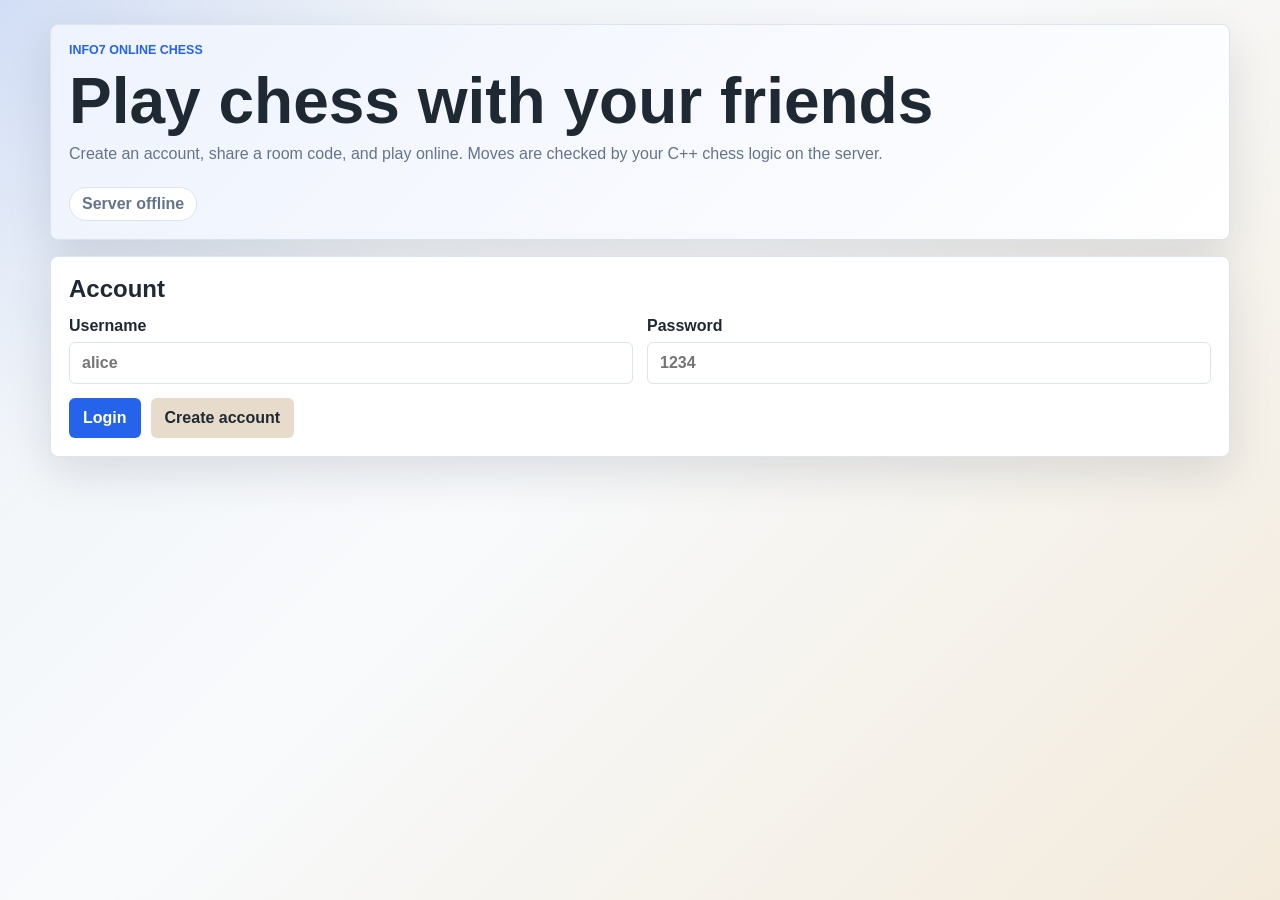
==== index.html @ 55c74a58 "Add game chat and modern match UI" ====
<!doctype html>
<html lang="en">
  <head>
    <meta charset="utf-8">
    <meta name="viewport" content="width=device-width, initial-scale=1">
    <title>INFO7 Online Chess</title>
    <link rel="stylesheet" href="styles.css">
  </head>
  <body>
    <main class="app">
      <section class="panel hero">
        <p class="eyebrow">INFO7 Online Chess</p>
        <h1>Play chess with your friends</h1>
        <p class="muted">Create an account, share a room code, and play online. Moves are checked by your C++ chess logic on the server.</p>
        <div class="server-status" id="serverStatus">Checking server...</div>
      </section>

      <section class="panel auth-panel" id="authPanel">
        <h2>Account</h2>
        <div class="grid two">
          <label>
            Username
            <input id="username" autocomplete="username" placeholder="alice">
          </label>
          <label>
            Password
            <input id="password" type="password" autocomplete="current-password" placeholder="1234">
          </label>
        </div>
        <div class="actions">
          <button id="loginBtn">Login</button>
          <button class="secondary" id="registerBtn">Create account</button>
        </div>
      </section>

      <section class="panel room-panel hidden" id="roomPanel">
        <div class="topline">
          <div>
            <p class="eyebrow">Logged in</p>
            <h2 id="playerName">Player</h2>
          </div>
          <button class="secondary" id="logoutBtn">Logout</button>
        </div>
        <div class="grid two">
          <button id="createRoomBtn">Create room</button>
          <label>
            Join code
            <span class="join-row">
              <input id="joinCode" maxlength="6" placeholder="ABC123">
              <button id="joinRoomBtn">Join</button>
            </span>
          </label>
        </div>
      </section>

      <section class="game-layout hidden" id="gamePanel">
        <section class="panel board-panel">
          <div class="topline">
            <div>
              <p class="eyebrow">Room <span id="roomCode">------</span></p>
              <h2 id="turnText">Waiting...</h2>
            </div>
            <button class="secondary" id="copyCodeBtn">Copy code</button>
          </div>
          <div class="board-wrap">
            <div class="board" id="board" aria-label="Chess board"></div>
          </div>
        </section>

        <aside class="panel side-panel">
          <h2>Game</h2>
          <p id="colorText" class="status-line">Your color: -</p>
          <p id="statusText" class="status-line">Status: -</p>
          <label>
            Manual move
            <span class="join-row">
              <input id="manualMove" maxlength="4" placeholder="e2e4">
              <button id="sendMoveBtn">Send</button>
            </span>
          </label>
          <h3>Moves</h3>
          <ol id="movesList" class="moves"></ol>

          <div class="chat-box">
            <div class="chat-head">
              <h3>Chat</h3>
              <span id="chatStatus">Room chat</span>
            </div>
            <div class="chat-messages" id="chatMessages"></div>
            <div class="chat-input-row">
              <input id="chatInput" maxlength="400" placeholder="Message your opponent">
              <button id="sendChatBtn">Send</button>
            </div>
          </div>
        </aside>
      </section>

      <p class="message" id="message"></p>
    </main>
    <script src="app.js"></script>
  </body>
</html>
---- styles.css ----
:root {
  --bg: #eef2f7;
  --text: #1f2933;
  --muted: #64748b;
  --panel: #ffffff;
  --line: #dbe4ef;
  --primary: #2563eb;
  --primary-dark: #1d4ed8;
  --dark-square: #8b5a2b;
  --light-square: #f3d7a5;
  --selected: #facc15;
  --shadow: 0 16px 45px rgba(15, 23, 42, 0.12);
}

* {
  box-sizing: border-box;
}

body {
  margin: 0;
  min-height: 100vh;
  font-family: Arial, Helvetica, sans-serif;
  background:
    radial-gradient(circle at top left, rgba(37, 99, 235, 0.14), transparent 30%),
    linear-gradient(135deg, #eef2f7 0%, #f8fafc 45%, #f3eadb 100%);
  color: var(--text);
}

.app {
  width: min(1180px, calc(100% - 32px));
  margin: 0 auto;
  padding: 24px 0;
}

.panel {
  background: var(--panel);
  border: 1px solid var(--line);
  border-radius: 8px;
  padding: 18px;
  margin-bottom: 16px;
  box-shadow: var(--shadow);
}

.hero {
  display: grid;
  gap: 8px;
  background:
    linear-gradient(135deg, rgba(37, 99, 235, 0.08), rgba(255, 255, 255, 0.92)),
    var(--panel);
}

h1,
h2,
h3,
p {
  margin-top: 0;
}

h1 {
  font-size: clamp(2rem, 5vw, 4rem);
  line-height: 1;
  margin-bottom: 4px;
}

h2 {
  margin-bottom: 14px;
}

h3 {
  margin: 18px 0 8px;
}

.eyebrow {
  color: var(--primary);
  font-weight: 700;
  letter-spacing: 0;
  text-transform: uppercase;
  font-size: 0.78rem;
  margin-bottom: 4px;
}

.muted,
.status-line {
  color: var(--muted);
}

.grid {
  display: grid;
  gap: 14px;
}

.two {
  grid-template-columns: repeat(2, minmax(0, 1fr));
}

label {
  display: grid;
  gap: 7px;
  font-weight: 700;
}

input {
  width: 100%;
  border: 1px solid var(--line);
  border-radius: 6px;
  padding: 11px 12px;
  font: inherit;
  background: white;
}

button {
  border: 0;
  border-radius: 6px;
  padding: 11px 14px;
  font: inherit;
  font-weight: 700;
  background: var(--primary);
  color: white;
  cursor: pointer;
  transition: transform 0.15s ease, background 0.15s ease, box-shadow 0.15s ease;
}

button:hover {
  background: var(--primary-dark);
  box-shadow: 0 10px 18px rgba(37, 99, 235, 0.2);
  transform: translateY(-1px);
}

button.secondary {
  color: var(--text);
  background: #e7dccb;
}

button.secondary:hover {
  background: #d8cbb6;
}

.button-link {
  display: inline-flex;
  align-items: center;
  justify-content: center;
  border-radius: 6px;
  padding: 11px 14px;
  font-weight: 700;
  text-decoration: none;
}

.secondary-link {
  color: var(--text);
  background: #e7dccb;
}

.small {
  padding: 7px 10px;
  font-size: 0.9rem;
}

.actions,
.join-row,
.topline {
  display: flex;
  gap: 10px;
  align-items: center;
}

.actions {
  margin-top: 14px;
}

.topline {
  justify-content: space-between;
}

.game-layout {
  display: grid;
  grid-template-columns: minmax(320px, 1fr) minmax(320px, 380px);
  gap: 16px;
  align-items: start;
}

.board-wrap {
  width: min(78vh, 100%);
  margin: 0 auto;
}

.board {
  width: 100%;
  aspect-ratio: 1;
  display: grid;
  grid-template-columns: repeat(8, 1fr);
  border: 2px solid #4b2e16;
  border-radius: 8px;
  overflow: hidden;
  box-shadow: 0 18px 35px rgba(75, 46, 22, 0.25);
}

.square {
  display: grid;
  place-items: center;
  border: 0;
  border-radius: 0;
  padding: 0;
  font-size: clamp(0.8rem, 2.2vw, 1.35rem);
  line-height: 1;
  font-family: Arial, Helvetica, sans-serif;
}

.square:hover {
  outline: 3px solid rgba(37, 99, 235, 0.55);
  outline-offset: -3px;
}

.square.light:hover {
  background: var(--light-square);
}

.square.dark:hover {
  background: var(--dark-square);
}

.square:focus-visible {
  outline: 4px solid var(--selected);
  outline-offset: -4px;
}

.light {
  background: var(--light-square);
}

.dark {
  background: var(--dark-square);
}

.selected {
  box-shadow: inset 0 0 0 5px var(--selected);
}

.piece {
  display: grid;
  place-items: center;
  position: relative;
  width: 68%;
  height: 68%;
  border-radius: 999px;
  font-weight: 900;
  letter-spacing: 0;
  pointer-events: none;
  box-shadow: 0 2px 4px rgba(15, 23, 42, 0.35);
}

.black-piece {
  color: #f8fafc;
  background: #111827;
  border: 2px solid #020617;
}

.white-piece {
  color: #111827;
  background: #fff7ed;
  border: 2px solid #111827;
}

.piece-p {
  width: 52%;
  height: 52%;
}

.piece-r {
  border-radius: 8px;
}

.piece-n {
  border-radius: 45% 55% 45% 55%;
  transform: rotate(-10deg);
}

.piece-b {
  border-radius: 999px 999px 45% 45%;
}

.piece-q::before,
.piece-k::before {
  content: "";
  position: absolute;
  width: 58%;
  height: 13%;
  border-radius: 999px;
  top: -16%;
  background: currentColor;
}

.piece-k::after {
  content: "";
  position: absolute;
  width: 13%;
  height: 56%;
  border-radius: 999px;
  top: -32%;
  background: currentColor;
}

.side-panel {
  position: sticky;
  top: 18px;
}

.chat-box {
  margin-top: 18px;
  border: 1px solid var(--line);
  border-radius: 8px;
  overflow: hidden;
  background: #f8fafc;
}

.chat-head {
  display: flex;
  align-items: center;
  justify-content: space-between;
  gap: 10px;
  padding: 12px;
  background: #111827;
  color: white;
}

.chat-head h3 {
  margin: 0;
}

.chat-head span {
  color: #bfdbfe;
  font-size: 0.85rem;
  font-weight: 700;
}

.chat-messages {
  display: flex;
  flex-direction: column;
  gap: 10px;
  min-height: 210px;
  max-height: 310px;
  overflow-y: auto;
  padding: 12px;
}

.chat-message {
  max-width: 86%;
  border-radius: 8px;
  padding: 9px 10px;
  box-shadow: 0 6px 16px rgba(15, 23, 42, 0.08);
}

.chat-message.mine {
  align-self: flex-end;
  background: #2563eb;
  color: white;
}

.chat-message.theirs {
  align-self: flex-start;
  background: white;
  color: var(--text);
  border: 1px solid var(--line);
}

.chat-author {
  display: block;
  margin-bottom: 3px;
  font-size: 0.75rem;
  font-weight: 900;
  opacity: 0.78;
}

.chat-message p {
  margin: 0;
  overflow-wrap: anywhere;
}

.chat-input-row {
  display: grid;
  grid-template-columns: 1fr auto;
  gap: 8px;
  padding: 12px;
  border-top: 1px solid var(--line);
  background: white;
}

.moves {
  max-height: 260px;
  overflow: auto;
  padding-left: 24px;
}

.message {
  min-height: 24px;
  font-weight: 700;
}

.table-wrap {
  overflow-x: auto;
}

table {
  width: 100%;
  border-collapse: collapse;
}

th,
td {
  border-bottom: 1px solid var(--line);
  padding: 10px;
  text-align: left;
}

.table-actions {
  display: flex;
  flex-wrap: wrap;
  gap: 8px;
}

.database-grid {
  display: grid;
  grid-template-columns: repeat(2, minmax(0, 1fr));
  gap: 10px 16px;
}

.database-grid p {
  margin-bottom: 0;
  overflow-wrap: anywhere;
}

.server-status {
  display: inline-flex;
  width: fit-content;
  border: 1px solid var(--line);
  border-radius: 999px;
  padding: 7px 12px;
  background: white;
  color: var(--muted);
  font-weight: 700;
}

.hidden {
  display: none;
}

@media (max-width: 820px) {
  .two,
  .game-layout {
    grid-template-columns: 1fr;
  }

  .topline {
    align-items: flex-start;
    flex-direction: column;
  }
}
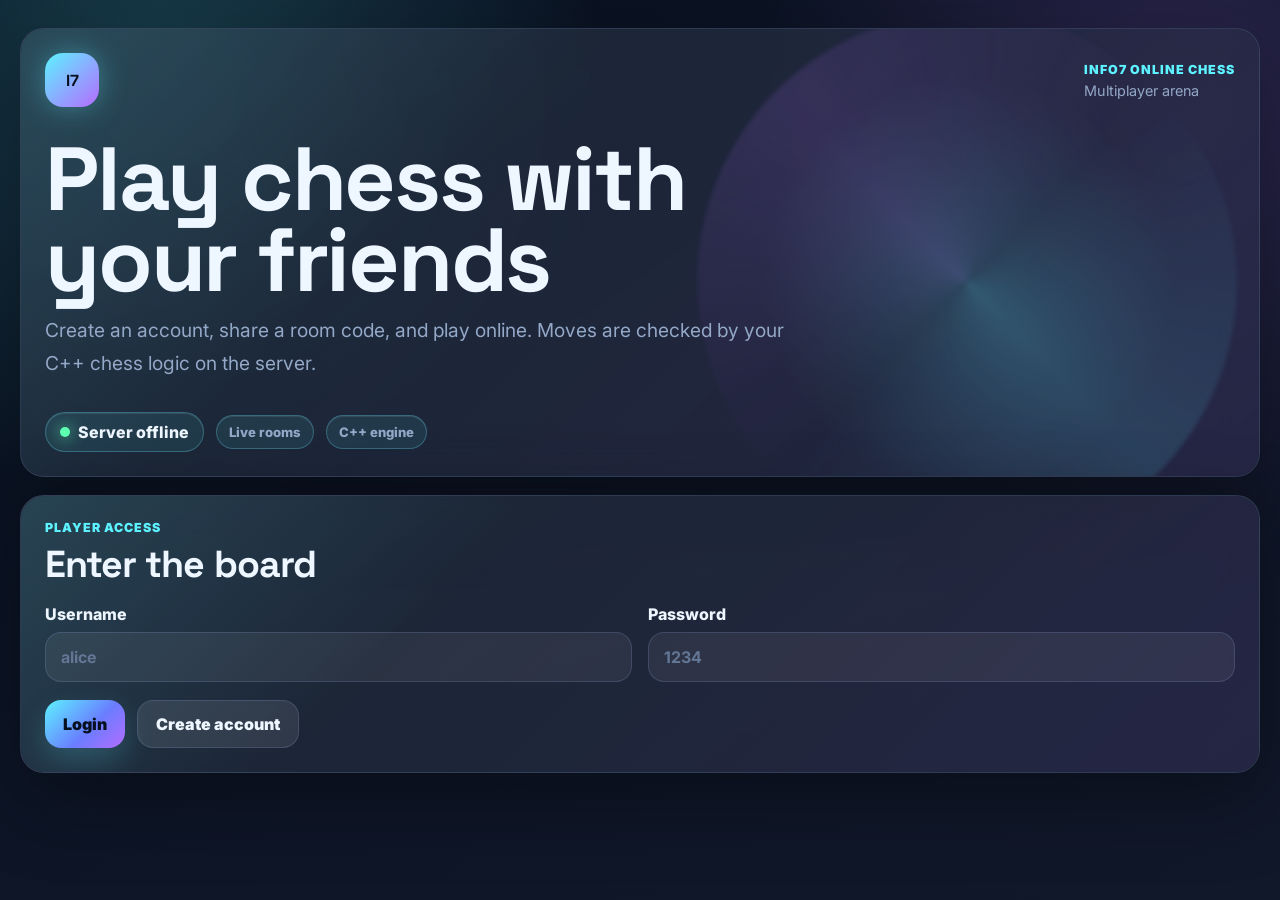
==== commit 2062b198: "Redesign chess frontend" ====
--- a/index.html
+++ b/index.html
@@ -4,19 +4,38 @@
     <meta charset="utf-8">
     <meta name="viewport" content="width=device-width, initial-scale=1">
     <title>INFO7 Online Chess</title>
+    <link rel="icon" href="data:image/svg+xml,%3Csvg xmlns='http://www.w3.org/2000/svg' viewBox='0 0 64 64'%3E%3Crect width='64' height='64' rx='16' fill='%2308121f'/%3E%3Cpath d='M18 50h28l-3-8H21l-3 8Zm8-12h12l3-24-9 7-9-7 3 24Z' fill='%235df2ff'/%3E%3Cpath d='M22 50h24l-2-5H20l2 5Z' fill='%23b56cff'/%3E%3C/svg%3E">
+    <link rel="preconnect" href="https://fonts.googleapis.com">
+    <link rel="preconnect" href="https://fonts.gstatic.com" crossorigin>
+    <link href="https://fonts.googleapis.com/css2?family=Inter:wght@400;500;600;700;800;900&family=Space+Grotesk:wght@600;700&display=swap" rel="stylesheet">
     <link rel="stylesheet" href="styles.css">
   </head>
   <body>
+    <div class="ambient ambient-one"></div>
+    <div class="ambient ambient-two"></div>
     <main class="app">
-      <section class="panel hero">
-        <p class="eyebrow">INFO7 Online Chess</p>
-        <h1>Play chess with your friends</h1>
-        <p class="muted">Create an account, share a room code, and play online. Moves are checked by your C++ chess logic on the server.</p>
-        <div class="server-status" id="serverStatus">Checking server...</div>
+      <section class="panel hero reveal-card" id="heroPanel">
+        <div class="brand-row">
+          <div class="brand-mark" aria-hidden="true">I7</div>
+          <div>
+            <p class="eyebrow">INFO7 Online Chess</p>
+            <p class="brand-subtitle">Multiplayer arena</p>
+          </div>
+        </div>
+        <div class="hero-copy">
+          <h1>Play chess with your friends</h1>
+          <p class="muted">Create an account, share a room code, and play online. Moves are checked by your C++ chess logic on the server.</p>
+        </div>
+        <div class="hero-meta">
+          <div class="server-status" id="serverStatus">Checking server...</div>
+          <span class="soft-pill">Live rooms</span>
+          <span class="soft-pill">C++ engine</span>
+        </div>
       </section>
 
-      <section class="panel auth-panel" id="authPanel">
-        <h2>Account</h2>
+      <section class="panel auth-panel reveal-card" id="authPanel">
+        <p class="eyebrow">Player access</p>
+        <h2>Enter the board</h2>
         <div class="grid two">
           <label>
             Username
@@ -33,7 +52,7 @@
         </div>
       </section>
 
-      <section class="panel room-panel hidden" id="roomPanel">
+      <section class="panel room-panel hidden reveal-card" id="roomPanel">
         <div class="topline">
           <div>
             <p class="eyebrow">Logged in</p>
@@ -54,37 +73,63 @@
       </section>
 
       <section class="game-layout hidden" id="gamePanel">
-        <section class="panel board-panel">
-          <div class="topline">
+        <section class="panel board-panel reveal-card">
+          <div class="topline game-topline">
             <div>
-              <p class="eyebrow">Room <span id="roomCode">------</span></p>
+              <p class="eyebrow room-label">Room <span class="room-badge" id="roomCode">------</span></p>
               <h2 id="turnText">Waiting...</h2>
+              <div class="waiting-line">
+                <span class="status-dot"></span>
+                <span>Match status synchronized</span>
+              </div>
             </div>
-            <button class="secondary" id="copyCodeBtn">Copy code</button>
+            <div class="game-actions">
+              <button class="secondary" id="leaveRoomBtn">Back to lobby</button>
+              <button class="secondary" id="copyCodeBtn">Copy code</button>
+            </div>
           </div>
           <div class="board-wrap">
             <div class="board" id="board" aria-label="Chess board"></div>
           </div>
         </section>
 
-        <aside class="panel side-panel">
-          <h2>Game</h2>
-          <p id="colorText" class="status-line">Your color: -</p>
-          <p id="statusText" class="status-line">Status: -</p>
-          <label>
-            Manual move
-            <span class="join-row">
-              <input id="manualMove" maxlength="4" placeholder="e2e4">
-              <button id="sendMoveBtn">Send</button>
-            </span>
-          </label>
-          <h3>Moves</h3>
-          <ol id="movesList" class="moves"></ol>
+        <aside class="panel side-panel reveal-card">
+          <div class="side-header">
+            <p class="eyebrow">Control center</p>
+            <h2>Game</h2>
+          </div>
+          <div class="status-card">
+            <div class="status-icon">C</div>
+            <p id="colorText" class="status-line">Your color: -</p>
+          </div>
+          <div class="status-card">
+            <span class="status-dot"></span>
+            <p id="statusText" class="status-line">Status: -</p>
+          </div>
+          <div class="manual-card">
+            <label>
+              Manual move
+              <span class="join-row">
+                <input id="manualMove" maxlength="4" placeholder="e2e4">
+                <button id="sendMoveBtn">Send</button>
+              </span>
+            </label>
+          </div>
+          <div class="moves-card">
+            <div class="card-head">
+              <h3>Moves</h3>
+              <span class="mini-label">Timeline</span>
+            </div>
+            <ol id="movesList" class="moves"></ol>
+          </div>
 
           <div class="chat-box">
             <div class="chat-head">
-              <h3>Chat</h3>
-              <span id="chatStatus">Room chat</span>
+              <div>
+                <h3>Chat</h3>
+                <span id="chatStatus">Room chat</span>
+              </div>
+              <span class="typing-indicator"><i></i><i></i><i></i></span>
             </div>
             <div class="chat-messages" id="chatMessages"></div>
             <div class="chat-input-row">
--- a/styles.css
+++ b/styles.css
@@ -1,52 +1,194 @@
 :root {
-  --bg: #eef2f7;
-  --text: #1f2933;
-  --muted: #64748b;
-  --panel: #ffffff;
-  --line: #dbe4ef;
-  --primary: #2563eb;
-  --primary-dark: #1d4ed8;
-  --dark-square: #8b5a2b;
-  --light-square: #f3d7a5;
-  --selected: #facc15;
-  --shadow: 0 16px 45px rgba(15, 23, 42, 0.12);
+  color-scheme: dark;
+  --bg: #08111f;
+  --bg-2: #101a2c;
+  --panel: rgba(13, 24, 42, 0.74);
+  --panel-strong: rgba(15, 29, 52, 0.92);
+  --panel-soft: rgba(255, 255, 255, 0.055);
+  --line: rgba(170, 191, 255, 0.16);
+  --line-strong: rgba(112, 231, 255, 0.28);
+  --text: #eef6ff;
+  --muted: #94a8c7;
+  --muted-2: #637795;
+  --primary: #5df2ff;
+  --primary-dark: #15bad4;
+  --violet: #b56cff;
+  --gold: #ffc857;
+  --danger: #ff5c7a;
+  --success: #5dffb1;
+  --warning: #ffb45d;
+  --dark-square: #182338;
+  --light-square: #d7ebff;
+  --dark-square-2: #121b2f;
+  --light-square-2: #b8d5f7;
+  --selected: #5df2ff;
+  --shadow: 0 24px 80px rgba(0, 0, 0, 0.38);
+  --glow: 0 0 34px rgba(93, 242, 255, 0.27);
+  --radius: 24px;
+  --radius-sm: 14px;
+  --ease: cubic-bezier(0.2, 0.8, 0.2, 1);
 }
 
 * {
   box-sizing: border-box;
+}
+
+html {
+  min-height: 100%;
+  background: var(--bg);
+  scroll-behavior: smooth;
 }
 
 body {
   margin: 0;
   min-height: 100vh;
-  font-family: Arial, Helvetica, sans-serif;
+  overflow-x: hidden;
+  font-family: "Inter", Arial, Helvetica, sans-serif;
   background:
-    radial-gradient(circle at top left, rgba(37, 99, 235, 0.14), transparent 30%),
-    linear-gradient(135deg, #eef2f7 0%, #f8fafc 45%, #f3eadb 100%);
+    radial-gradient(circle at 12% 8%, rgba(93, 242, 255, 0.2), transparent 28rem),
+    radial-gradient(circle at 92% 12%, rgba(181, 108, 255, 0.18), transparent 26rem),
+    linear-gradient(145deg, #07101f 0%, #0d1526 44%, #11182a 100%);
   color: var(--text);
 }
 
+body::before {
+  content: "";
+  position: fixed;
+  inset: 0;
+  pointer-events: none;
+  z-index: -3;
+  background-image:
+    linear-gradient(rgba(255, 255, 255, 0.03) 1px, transparent 1px),
+    linear-gradient(90deg, rgba(255, 255, 255, 0.03) 1px, transparent 1px);
+  background-size: 54px 54px;
+  mask-image: linear-gradient(to bottom, rgba(0, 0, 0, 0.75), transparent 82%);
+}
+
+.ambient {
+  position: fixed;
+  z-index: -2;
+  width: 34rem;
+  height: 34rem;
+  border-radius: 999px;
+  filter: blur(36px);
+  opacity: 0.34;
+  pointer-events: none;
+  animation: floatGlow 11s var(--ease) infinite alternate;
+}
+
+.ambient-one {
+  top: -14rem;
+  left: -9rem;
+  background: rgba(93, 242, 255, 0.55);
+}
+
+.ambient-two {
+  right: -13rem;
+  bottom: -15rem;
+  background: rgba(181, 108, 255, 0.5);
+  animation-delay: -5s;
+}
+
 .app {
-  width: min(1180px, calc(100% - 32px));
+  width: min(1240px, calc(100% - 32px));
   margin: 0 auto;
-  padding: 24px 0;
+  padding: 28px 0 38px;
+}
+
+.game-view .app {
+  width: min(1480px, calc(100% - 24px));
 }
 
 .panel {
-  background: var(--panel);
+  position: relative;
+  overflow: hidden;
+  margin-bottom: 18px;
+  padding: 24px;
   border: 1px solid var(--line);
-  border-radius: 8px;
-  padding: 18px;
-  margin-bottom: 16px;
+  border-radius: var(--radius);
+  background:
+    linear-gradient(145deg, rgba(255, 255, 255, 0.085), rgba(255, 255, 255, 0.035)),
+    var(--panel);
   box-shadow: var(--shadow);
+  backdrop-filter: blur(22px);
+}
+
+.panel::before {
+  content: "";
+  position: absolute;
+  inset: 0;
+  pointer-events: none;
+  border-radius: inherit;
+  background: linear-gradient(135deg, rgba(93, 242, 255, 0.18), transparent 34%, rgba(181, 108, 255, 0.13));
+  opacity: 0.72;
+}
+
+.panel > * {
+  position: relative;
+  z-index: 1;
+}
+
+.reveal-card {
+  animation: cardIn 0.55s var(--ease) both;
 }
 
 .hero {
-  display: grid;
-  gap: 8px;
+  min-height: 360px;
+  display: grid;
+  align-content: space-between;
+  gap: 32px;
+}
+
+.hero::after {
+  content: "";
+  position: absolute;
+  right: 22px;
+  bottom: -76px;
+  width: min(43vw, 540px);
+  aspect-ratio: 1;
+  border-radius: 50%;
   background:
-    linear-gradient(135deg, rgba(37, 99, 235, 0.08), rgba(255, 255, 255, 0.92)),
-    var(--panel);
+    radial-gradient(circle, rgba(93, 242, 255, 0.2), transparent 54%),
+    conic-gradient(from 45deg, transparent, rgba(93, 242, 255, 0.18), transparent, rgba(181, 108, 255, 0.2), transparent);
+  filter: blur(2px);
+  opacity: 0.76;
+}
+
+.brand-row,
+.hero-meta,
+.actions,
+.join-row,
+.topline,
+.game-actions,
+.chat-head,
+.card-head,
+.side-header {
+  display: flex;
+  align-items: center;
+  gap: 12px;
+}
+
+.brand-row {
+  justify-content: space-between;
+}
+
+.brand-mark {
+  display: grid;
+  place-items: center;
+  width: 54px;
+  height: 54px;
+  border-radius: 18px;
+  color: #07101f;
+  font-family: "Space Grotesk", "Inter", sans-serif;
+  font-weight: 800;
+  background: linear-gradient(135deg, var(--primary), var(--violet));
+  box-shadow: 0 0 28px rgba(93, 242, 255, 0.36);
+}
+
+.brand-subtitle {
+  margin: 2px 0 0;
+  color: var(--muted);
+  font-size: 0.9rem;
 }
 
 h1,
@@ -56,27 +198,37 @@
   margin-top: 0;
 }
 
+h1,
+h2,
+h3 {
+  font-family: "Space Grotesk", "Inter", sans-serif;
+  letter-spacing: -0.025em;
+}
+
 h1 {
-  font-size: clamp(2rem, 5vw, 4rem);
-  line-height: 1;
-  margin-bottom: 4px;
+  max-width: 820px;
+  margin-bottom: 14px;
+  font-size: clamp(2.7rem, 7vw, 6.8rem);
+  line-height: 0.9;
 }
 
 h2 {
-  margin-bottom: 14px;
+  margin-bottom: 16px;
+  font-size: clamp(1.6rem, 3vw, 2.35rem);
 }
 
 h3 {
-  margin: 18px 0 8px;
+  margin: 0;
+  font-size: 1.08rem;
 }
 
 .eyebrow {
+  margin-bottom: 5px;
   color: var(--primary);
-  font-weight: 700;
-  letter-spacing: 0;
+  font-size: 0.78rem;
+  font-weight: 900;
+  letter-spacing: 0.08em;
   text-transform: uppercase;
-  font-size: 0.78rem;
-  margin-bottom: 4px;
 }
 
 .muted,
@@ -84,9 +236,77 @@
   color: var(--muted);
 }
 
+.muted {
+  max-width: 760px;
+  margin-bottom: 0;
+  font-size: clamp(1rem, 1.5vw, 1.2rem);
+  line-height: 1.7;
+}
+
+.soft-pill,
+.server-status,
+.room-badge,
+.mini-label {
+  display: inline-flex;
+  align-items: center;
+  width: fit-content;
+  border: 1px solid var(--line-strong);
+  border-radius: 999px;
+  background: rgba(93, 242, 255, 0.09);
+  color: var(--text);
+  font-weight: 800;
+  box-shadow: inset 0 1px 0 rgba(255, 255, 255, 0.09);
+}
+
+.server-status {
+  gap: 8px;
+  padding: 9px 14px;
+}
+
+.server-status::before,
+.status-dot {
+  content: "";
+  flex: 0 0 auto;
+  width: 10px;
+  height: 10px;
+  border-radius: 999px;
+  background: var(--success);
+  box-shadow: 0 0 16px var(--success);
+  animation: pulseDot 1.5s ease-in-out infinite;
+}
+
+.room-waiting .status-dot {
+  background: var(--warning);
+  box-shadow: 0 0 16px var(--warning);
+}
+
+.room-playing .status-dot {
+  background: var(--success);
+  box-shadow: 0 0 16px var(--success);
+}
+
+.room-playing #turnText {
+  color: var(--primary);
+  text-shadow: 0 0 22px rgba(93, 242, 255, 0.24);
+}
+
+.soft-pill,
+.mini-label {
+  padding: 8px 12px;
+  color: var(--muted);
+  font-size: 0.82rem;
+}
+
+.room-badge {
+  margin-left: 7px;
+  padding: 7px 12px;
+  color: var(--primary);
+  letter-spacing: 0.08em;
+}
+
 .grid {
   display: grid;
-  gap: 14px;
+  gap: 16px;
 }
 
 .two {
@@ -95,76 +315,103 @@
 
 label {
   display: grid;
-  gap: 7px;
-  font-weight: 700;
+  gap: 8px;
+  color: var(--text);
+  font-weight: 800;
 }
 
 input {
   width: 100%;
+  min-height: 50px;
   border: 1px solid var(--line);
-  border-radius: 6px;
-  padding: 11px 12px;
-  font: inherit;
-  background: white;
-}
-
-button {
-  border: 0;
-  border-radius: 6px;
-  padding: 11px 14px;
+  border-radius: 16px;
+  padding: 13px 15px;
+  outline: none;
+  background: rgba(255, 255, 255, 0.065);
+  color: var(--text);
   font: inherit;
   font-weight: 700;
-  background: var(--primary);
-  color: white;
-  cursor: pointer;
-  transition: transform 0.15s ease, background 0.15s ease, box-shadow 0.15s ease;
-}
-
-button:hover {
-  background: var(--primary-dark);
-  box-shadow: 0 10px 18px rgba(37, 99, 235, 0.2);
-  transform: translateY(-1px);
-}
-
-button.secondary {
-  color: var(--text);
-  background: #e7dccb;
-}
-
-button.secondary:hover {
-  background: #d8cbb6;
-}
-
+  transition: border-color 0.22s var(--ease), box-shadow 0.22s var(--ease), background 0.22s var(--ease);
+}
+
+input::placeholder {
+  color: var(--muted-2);
+}
+
+input:focus {
+  border-color: var(--primary);
+  background: rgba(93, 242, 255, 0.08);
+  box-shadow: 0 0 0 4px rgba(93, 242, 255, 0.1), var(--glow);
+}
+
+button,
 .button-link {
+  position: relative;
   display: inline-flex;
   align-items: center;
   justify-content: center;
-  border-radius: 6px;
-  padding: 11px 14px;
-  font-weight: 700;
+  min-height: 48px;
+  border: 0;
+  border-radius: 16px;
+  padding: 12px 18px;
+  overflow: hidden;
+  background: linear-gradient(135deg, var(--primary), #6a7dff 58%, var(--violet));
+  color: #06101e;
+  cursor: pointer;
+  font: inherit;
+  font-weight: 900;
   text-decoration: none;
-}
-
+  box-shadow: 0 13px 30px rgba(93, 242, 255, 0.2);
+  transition: transform 0.2s var(--ease), box-shadow 0.2s var(--ease), filter 0.2s var(--ease);
+}
+
+button:hover,
+.button-link:hover {
+  transform: translateY(-2px) scale(1.015);
+  filter: saturate(1.1);
+  box-shadow: 0 18px 40px rgba(93, 242, 255, 0.28);
+}
+
+button:active,
+.button-link:active {
+  transform: translateY(0) scale(0.985);
+}
+
+button.secondary,
 .secondary-link {
   color: var(--text);
-  background: #e7dccb;
+  background: rgba(255, 255, 255, 0.095);
+  border: 1px solid var(--line);
+  box-shadow: none;
+}
+
+button.secondary:hover,
+.secondary-link:hover {
+  background: rgba(93, 242, 255, 0.13);
+  border-color: var(--line-strong);
+}
+
+.ripple {
+  position: absolute;
+  width: 18px;
+  height: 18px;
+  border-radius: 999px;
+  transform: translate(-50%, -50%) scale(0);
+  background: rgba(255, 255, 255, 0.56);
+  pointer-events: none;
+  animation: ripple 0.62s ease-out forwards;
 }
 
 .small {
-  padding: 7px 10px;
-  font-size: 0.9rem;
-}
-
-.actions,
-.join-row,
-.topline {
-  display: flex;
-  gap: 10px;
-  align-items: center;
+  min-height: 36px;
+  padding: 8px 11px;
+  border-radius: 12px;
+  font-size: 0.88rem;
 }
 
 .actions {
-  margin-top: 14px;
+  margin-top: 18px;
+  flex-wrap: wrap;
 }
 
 .topline {
@@ -173,14 +420,44 @@
 
 .game-layout {
   display: grid;
-  grid-template-columns: minmax(320px, 1fr) minmax(320px, 380px);
-  gap: 16px;
+  grid-template-columns: minmax(440px, 1fr) minmax(340px, 430px);
+  gap: 22px;
   align-items: start;
+}
+
+.game-topline {
+  margin-bottom: 18px;
+}
+
+.waiting-line {
+  display: inline-flex;
+  align-items: center;
+  gap: 9px;
+  color: var(--muted);
+  font-size: 0.92rem;
+  font-weight: 700;
+}
+
+.room-panel .grid {
+  align-items: end;
+}
+
+.board-panel {
+  min-height: calc(100vh - 56px);
 }
 
 .board-wrap {
   width: min(78vh, 100%);
   margin: 0 auto;
+  padding: clamp(10px, 1.4vw, 18px);
+  border-radius: 30px;
+  background:
+    linear-gradient(145deg, rgba(93, 242, 255, 0.22), rgba(181, 108, 255, 0.11)),
+    rgba(255, 255, 255, 0.055);
+  box-shadow:
+    inset 0 1px 0 rgba(255, 255, 255, 0.18),
+    0 34px 90px rgba(0, 0, 0, 0.42),
+    0 0 60px rgba(93, 242, 255, 0.16);
 }
 
 .board {
@@ -188,211 +465,395 @@
   aspect-ratio: 1;
   display: grid;
   grid-template-columns: repeat(8, 1fr);
-  border: 2px solid #4b2e16;
-  border-radius: 8px;
+  border: 1px solid rgba(255, 255, 255, 0.18);
+  border-radius: 22px;
   overflow: hidden;
-  box-shadow: 0 18px 35px rgba(75, 46, 22, 0.25);
+  background: #0b1220;
+  box-shadow:
+    inset 0 0 0 1px rgba(3, 8, 16, 0.72),
+    inset 0 20px 42px rgba(255, 255, 255, 0.05);
 }
 
 .square {
+  position: relative;
   display: grid;
   place-items: center;
   border: 0;
   border-radius: 0;
   padding: 0;
-  font-size: clamp(0.8rem, 2.2vw, 1.35rem);
+  outline: 0;
+  font-family: "Inter", Arial, Helvetica, sans-serif;
   line-height: 1;
-  font-family: Arial, Helvetica, sans-serif;
-}
-
-.square:hover {
-  outline: 3px solid rgba(37, 99, 235, 0.55);
-  outline-offset: -3px;
-}
-
-.square.light:hover {
-  background: var(--light-square);
-}
-
-.square.dark:hover {
-  background: var(--dark-square);
-}
-
-.square:focus-visible {
-  outline: 4px solid var(--selected);
-  outline-offset: -4px;
-}
-
-.light {
-  background: var(--light-square);
-}
-
-.dark {
-  background: var(--dark-square);
-}
-
-.selected {
-  box-shadow: inset 0 0 0 5px var(--selected);
-}
-
-.piece {
-  display: grid;
-  place-items: center;
-  position: relative;
-  width: 68%;
-  height: 68%;
-  border-radius: 999px;
-  font-weight: 900;
-  letter-spacing: 0;
-  pointer-events: none;
-  box-shadow: 0 2px 4px rgba(15, 23, 42, 0.35);
-}
-
-.black-piece {
-  color: #f8fafc;
-  background: #111827;
-  border: 2px solid #020617;
-}
-
-.white-piece {
-  color: #111827;
-  background: #fff7ed;
-  border: 2px solid #111827;
-}
-
-.piece-p {
-  width: 52%;
-  height: 52%;
-}
-
-.piece-r {
-  border-radius: 8px;
-}
-
-.piece-n {
-  border-radius: 45% 55% 45% 55%;
-  transform: rotate(-10deg);
-}
-
-.piece-b {
-  border-radius: 999px 999px 45% 45%;
-}
-
-.piece-q::before,
-.piece-k::before {
+  isolation: isolate;
+  transition: transform 0.18s var(--ease), box-shadow 0.18s var(--ease), filter 0.18s var(--ease);
+}
+
+.square::before {
   content: "";
   position: absolute;
-  width: 58%;
-  height: 13%;
-  border-radius: 999px;
-  top: -16%;
-  background: currentColor;
-}
-
-.piece-k::after {
-  content: "";
+  inset: 0;
+  z-index: -1;
+  opacity: 0;
+  background: radial-gradient(circle, rgba(93, 242, 255, 0.34), transparent 62%);
+  transition: opacity 0.2s var(--ease);
+}
+
+.square:hover::before,
+.square:focus-visible::before {
+  opacity: 1;
+}
+
+.square:hover {
+  filter: brightness(1.1);
+}
+
+.square.locked {
+  cursor: default;
+}
+
+.light {
+  background:
+    linear-gradient(145deg, rgba(255, 255, 255, 0.22), transparent 55%),
+    linear-gradient(135deg, var(--light-square), var(--light-square-2));
+}
+
+.dark {
+  background:
+    linear-gradient(145deg, rgba(255, 255, 255, 0.07), transparent 48%),
+    linear-gradient(135deg, var(--dark-square), var(--dark-square-2));
+}
+
+.selected {
+  box-shadow:
+    inset 0 0 0 4px var(--selected),
+    inset 0 0 24px rgba(93, 242, 255, 0.28);
+  animation: selectedPulse 1.15s ease-in-out infinite alternate;
+}
+
+.last-move {
+  box-shadow: inset 0 0 0 4px rgba(255, 200, 87, 0.64);
+}
+
+.own-piece:not(.locked) {
+  cursor: pointer;
+}
+
+.own-piece:not(.locked):hover .piece {
+  transform: translateY(-3px) scale(1.04);
+}
+
+.square[data-rank]::after,
+.square[data-file] .coord-file {
   position: absolute;
-  width: 13%;
-  height: 56%;
-  border-radius: 999px;
-  top: -32%;
-  background: currentColor;
+  z-index: 3;
+  pointer-events: none;
+}
+
+.square[data-rank]::after {
+  content: attr(data-rank);
+  top: 7px;
+  left: 8px;
+  color: rgba(255, 255, 255, 0.72);
+  font-size: clamp(0.62rem, 1.1vw, 0.82rem);
+  font-weight: 900;
+}
+
+.square[data-file] .coord-file {
+  right: 8px;
+  bottom: 7px;
+  color: rgba(255, 255, 255, 0.72);
+  font-size: clamp(0.62rem, 1.1vw, 0.82rem);
+  font-weight: 900;
+}
+
+.light[data-rank]::after,
+.light[data-file] .coord-file {
+  color: rgba(18, 31, 54, 0.72);
+}
+
+.piece {
+  display: block;
+  position: relative;
+  z-index: 2;
+  width: auto;
+  height: auto;
+  border: 0;
+  border-radius: 0;
+  background: transparent;
+  font-family: "Segoe UI Symbol", "Noto Sans Symbols 2", "Arial Unicode MS", serif;
+  font-size: clamp(2.25rem, 5.55vw, 4.65rem);
+  font-weight: 400;
+  line-height: 0.88;
+  pointer-events: none;
+  text-rendering: geometricPrecision;
+  transition: transform 0.24s var(--ease), filter 0.24s var(--ease), opacity 0.24s var(--ease);
+  animation: pieceIn 0.28s var(--ease) both;
+}
+
+.black-piece {
+  color: #07101e;
+  text-shadow:
+    0 1px 0 rgba(255, 255, 255, 0.32),
+    0 10px 18px rgba(0, 0, 0, 0.46);
+}
+
+.white-piece {
+  color: #fff9ee;
+  text-shadow:
+    1px 0 0 #07101e,
+    -1px 0 0 #07101e,
+    0 1px 0 #07101e,
+    0 -1px 0 #07101e,
+    0 10px 18px rgba(0, 0, 0, 0.42);
+}
+
+.own-piece:not(.locked) .piece {
+  filter: drop-shadow(0 0 9px rgba(93, 242, 255, 0.28));
 }
 
 .side-panel {
   position: sticky;
   top: 18px;
-}
-
+  display: grid;
+  gap: 14px;
+}
+
+.side-header h2 {
+  margin-bottom: 0;
+}
+
+.status-card,
+.manual-card,
+.moves-card,
 .chat-box {
-  margin-top: 18px;
   border: 1px solid var(--line);
-  border-radius: 8px;
-  overflow: hidden;
-  background: #f8fafc;
-}
-
-.chat-head {
+  border-radius: 20px;
+  background: rgba(255, 255, 255, 0.055);
+  box-shadow: inset 0 1px 0 rgba(255, 255, 255, 0.06);
+}
+
+.status-card {
   display: flex;
   align-items: center;
+  gap: 12px;
+  padding: 14px;
+}
+
+.status-card p {
+  margin: 0;
+  font-weight: 800;
+}
+
+.status-icon {
+  display: grid;
+  place-items: center;
+  width: 34px;
+  height: 34px;
+  border-radius: 12px;
+  color: #07101f;
+  background: linear-gradient(135deg, var(--primary), var(--violet));
+  font-weight: 900;
+}
+
+.manual-card,
+.moves-card {
+  padding: 14px;
+}
+
+.card-head {
   justify-content: space-between;
-  gap: 10px;
-  padding: 12px;
-  background: #111827;
-  color: white;
+  margin-bottom: 10px;
+}
+
+.moves {
+  display: grid;
+  gap: 8px;
+  max-height: 228px;
+  margin: 0;
+  padding: 0;
+  overflow: auto;
+  list-style: none;
+  scrollbar-color: rgba(93, 242, 255, 0.45) transparent;
+}
+
+.moves li {
+  display: grid;
+  grid-template-columns: auto 1fr;
+  gap: 9px;
+  align-items: center;
+  padding: 10px 11px;
+  border: 1px solid var(--line);
+  border-radius: 14px;
+  background: rgba(255, 255, 255, 0.045);
+  color: var(--text);
+  font-weight: 800;
+  animation: slideIn 0.24s var(--ease) both;
+}
+
+.move-number {
+  display: grid;
+  place-items: center;
+  min-width: 30px;
+  height: 30px;
+  border-radius: 10px;
+  background: rgba(93, 242, 255, 0.12);
+  color: var(--primary);
+  font-size: 0.78rem;
+}
+
+.latest-move {
+  border-color: rgba(255, 200, 87, 0.48) !important;
+  box-shadow: 0 0 24px rgba(255, 200, 87, 0.12);
+}
+
+.chat-box {
+  overflow: hidden;
+}
+
+.chat-head {
+  justify-content: space-between;
+  padding: 15px;
+  border-bottom: 1px solid var(--line);
+  background: linear-gradient(135deg, rgba(93, 242, 255, 0.12), rgba(181, 108, 255, 0.08));
 }
 
 .chat-head h3 {
-  margin: 0;
+  margin-bottom: 2px;
 }
 
 .chat-head span {
-  color: #bfdbfe;
-  font-size: 0.85rem;
-  font-weight: 700;
+  color: var(--muted);
+  font-size: 0.82rem;
+  font-weight: 800;
+}
+
+.typing-indicator {
+  display: inline-flex;
+  align-items: center;
+  gap: 4px;
+  min-width: 34px;
+}
+
+.typing-indicator i {
+  display: block;
+  width: 6px;
+  height: 6px;
+  border-radius: 999px;
+  background: var(--primary);
+  animation: typingDot 1.2s ease-in-out infinite;
+}
+
+.typing-indicator i:nth-child(2) {
+  animation-delay: 0.15s;
+}
+
+.typing-indicator i:nth-child(3) {
+  animation-delay: 0.3s;
 }
 
 .chat-messages {
   display: flex;
   flex-direction: column;
-  gap: 10px;
-  min-height: 210px;
-  max-height: 310px;
+  gap: 12px;
+  min-height: 250px;
+  max-height: 340px;
+  padding: 15px;
   overflow-y: auto;
-  padding: 12px;
+  scrollbar-color: rgba(93, 242, 255, 0.45) transparent;
 }
 
 .chat-message {
-  max-width: 86%;
-  border-radius: 8px;
-  padding: 9px 10px;
-  box-shadow: 0 6px 16px rgba(15, 23, 42, 0.08);
+  display: grid;
+  grid-template-columns: 34px minmax(0, 1fr);
+  gap: 9px;
+  width: min(92%, 360px);
+  animation: chatIn 0.28s var(--ease) both;
 }
 
 .chat-message.mine {
   align-self: flex-end;
-  background: #2563eb;
-  color: white;
 }
 
 .chat-message.theirs {
   align-self: flex-start;
-  background: white;
-  color: var(--text);
+}
+
+.chat-avatar {
+  display: grid;
+  place-items: center;
+  width: 34px;
+  height: 34px;
+  border-radius: 13px;
+  color: #07101f;
+  background: linear-gradient(135deg, var(--primary), var(--violet));
+  font-size: 0.78rem;
+  font-weight: 900;
+  box-shadow: 0 0 20px rgba(93, 242, 255, 0.2);
+}
+
+.chat-bubble {
+  min-width: 0;
+  padding: 10px 12px;
   border: 1px solid var(--line);
+  border-radius: 16px 16px 16px 6px;
+  background: rgba(255, 255, 255, 0.075);
+}
+
+.mine .chat-bubble {
+  border-color: rgba(93, 242, 255, 0.36);
+  border-radius: 16px 16px 6px 16px;
+  background: linear-gradient(135deg, rgba(93, 242, 255, 0.2), rgba(181, 108, 255, 0.16));
 }
 
 .chat-author {
-  display: block;
-  margin-bottom: 3px;
-  font-size: 0.75rem;
+  display: flex;
+  justify-content: space-between;
+  gap: 10px;
+  margin-bottom: 4px;
+  color: var(--primary);
+  font-size: 0.74rem;
   font-weight: 900;
-  opacity: 0.78;
+}
+
+.chat-time {
+  color: var(--muted-2);
+  font-weight: 700;
 }
 
 .chat-message p {
   margin: 0;
+  color: var(--text);
   overflow-wrap: anywhere;
+  line-height: 1.45;
 }
 
 .chat-input-row {
   display: grid;
   grid-template-columns: 1fr auto;
-  gap: 8px;
-  padding: 12px;
+  gap: 10px;
+  padding: 14px;
   border-top: 1px solid var(--line);
-  background: white;
-}
-
-.moves {
-  max-height: 260px;
-  overflow: auto;
-  padding-left: 24px;
+  background: rgba(4, 10, 20, 0.42);
 }
 
 .message {
-  min-height: 24px;
-  font-weight: 700;
+  min-height: 28px;
+  margin: 8px 0 0;
+  padding-left: 6px;
+  font-weight: 900;
+  transition: color 0.2s var(--ease), transform 0.2s var(--ease);
+}
+
+.message:not(:empty) {
+  animation: messagePop 0.25s var(--ease) both;
+}
+
+.message.ok {
+  color: var(--success) !important;
+}
+
+.message.error {
+  color: var(--danger) !important;
 }
 
 .table-wrap {
@@ -407,8 +868,14 @@
 th,
 td {
   border-bottom: 1px solid var(--line);
-  padding: 10px;
+  padding: 12px 10px;
   text-align: left;
+}
+
+th {
+  color: var(--primary);
+  font-size: 0.82rem;
+  text-transform: uppercase;
 }
 
 .table-actions {
@@ -420,7 +887,7 @@
 .database-grid {
   display: grid;
   grid-template-columns: repeat(2, minmax(0, 1fr));
-  gap: 10px 16px;
+  gap: 12px 16px;
 }
 
 .database-grid p {
@@ -428,29 +895,197 @@
   overflow-wrap: anywhere;
 }
 
-.server-status {
-  display: inline-flex;
-  width: fit-content;
-  border: 1px solid var(--line);
-  border-radius: 999px;
-  padding: 7px 12px;
-  background: white;
-  color: var(--muted);
-  font-weight: 700;
-}
-
 .hidden {
-  display: none;
-}
-
-@media (max-width: 820px) {
-  .two,
+  display: none !important;
+}
+
+@keyframes cardIn {
+  from {
+    opacity: 0;
+    transform: translateY(18px);
+  }
+  to {
+    opacity: 1;
+    transform: translateY(0);
+  }
+}
+
+@keyframes floatGlow {
+  from {
+    transform: translate3d(0, 0, 0) scale(1);
+  }
+  to {
+    transform: translate3d(22px, 18px, 0) scale(1.07);
+  }
+}
+
+@keyframes pulseDot {
+  0%, 100% {
+    opacity: 0.72;
+    transform: scale(0.9);
+  }
+  50% {
+    opacity: 1;
+    transform: scale(1.16);
+  }
+}
+
+@keyframes selectedPulse {
+  from {
+    filter: brightness(1);
+  }
+  to {
+    filter: brightness(1.16);
+  }
+}
+
+@keyframes pieceIn {
+  from {
+    opacity: 0;
+    transform: scale(0.78) translateY(8px);
+  }
+  to {
+    opacity: 1;
+    transform: scale(1) translateY(0);
+  }
+}
+
+@keyframes slideIn {
+  from {
+    opacity: 0;
+    transform: translateX(10px);
+  }
+  to {
+    opacity: 1;
+    transform: translateX(0);
+  }
+}
+
+@keyframes chatIn {
+  from {
+    opacity: 0;
+    transform: translateY(8px) scale(0.98);
+  }
+  to {
+    opacity: 1;
+    transform: translateY(0) scale(1);
+  }
+}
+
+@keyframes typingDot {
+  0%, 100% {
+    opacity: 0.35;
+    transform: translateY(0);
+  }
+  50% {
+    opacity: 1;
+    transform: translateY(-4px);
+  }
+}
+
+@keyframes ripple {
+  to {
+    opacity: 0;
+    transform: translate(-50%, -50%) scale(18);
+  }
+}
+
+@keyframes messagePop {
+  from {
+    opacity: 0;
+    transform: translateY(4px);
+  }
+  to {
+    opacity: 1;
+    transform: translateY(0);
+  }
+}
+
+@media (max-width: 1060px) {
   .game-layout {
     grid-template-columns: 1fr;
   }
 
-  .topline {
-    align-items: flex-start;
+  .board-panel {
+    min-height: auto;
+  }
+
+  .side-panel {
+    position: static;
+  }
+
+  .board-wrap {
+    width: min(86vh, 100%);
+  }
+}
+
+@media (max-width: 760px) {
+  .app,
+  .game-view .app {
+    width: min(100% - 18px, 100%);
+    padding-top: 12px;
+  }
+
+  .panel {
+    padding: 16px;
+    border-radius: 20px;
+  }
+
+  .hero {
+    min-height: 310px;
+  }
+
+  .two {
+    grid-template-columns: 1fr;
+  }
+
+  .topline,
+  .game-actions,
+  .hero-meta {
+    align-items: stretch;
     flex-direction: column;
   }
-}
+
+  .game-actions,
+  .game-actions button,
+  .join-row button {
+    width: 100%;
+  }
+
+  .join-row {
+    align-items: stretch;
+  }
+
+  .board-wrap {
+    padding: 7px;
+    border-radius: 20px;
+  }
+
+  .board {
+    border-radius: 14px;
+  }
+
+  .piece {
+    font-size: clamp(1.65rem, 10.6vw, 3.4rem);
+  }
+
+  .chat-input-row,
+  .join-row {
+    grid-template-columns: 1fr;
+  }
+
+  .database-grid {
+    grid-template-columns: 1fr;
+  }
+}
+
+@media (prefers-reduced-motion: reduce) {
+  *,
+  *::before,
+  *::after {
+    animation-duration: 0.01ms !important;
+    animation-iteration-count: 1 !important;
+    scroll-behavior: auto !important;
+    transition-duration: 0.01ms !important;
+  }
+}
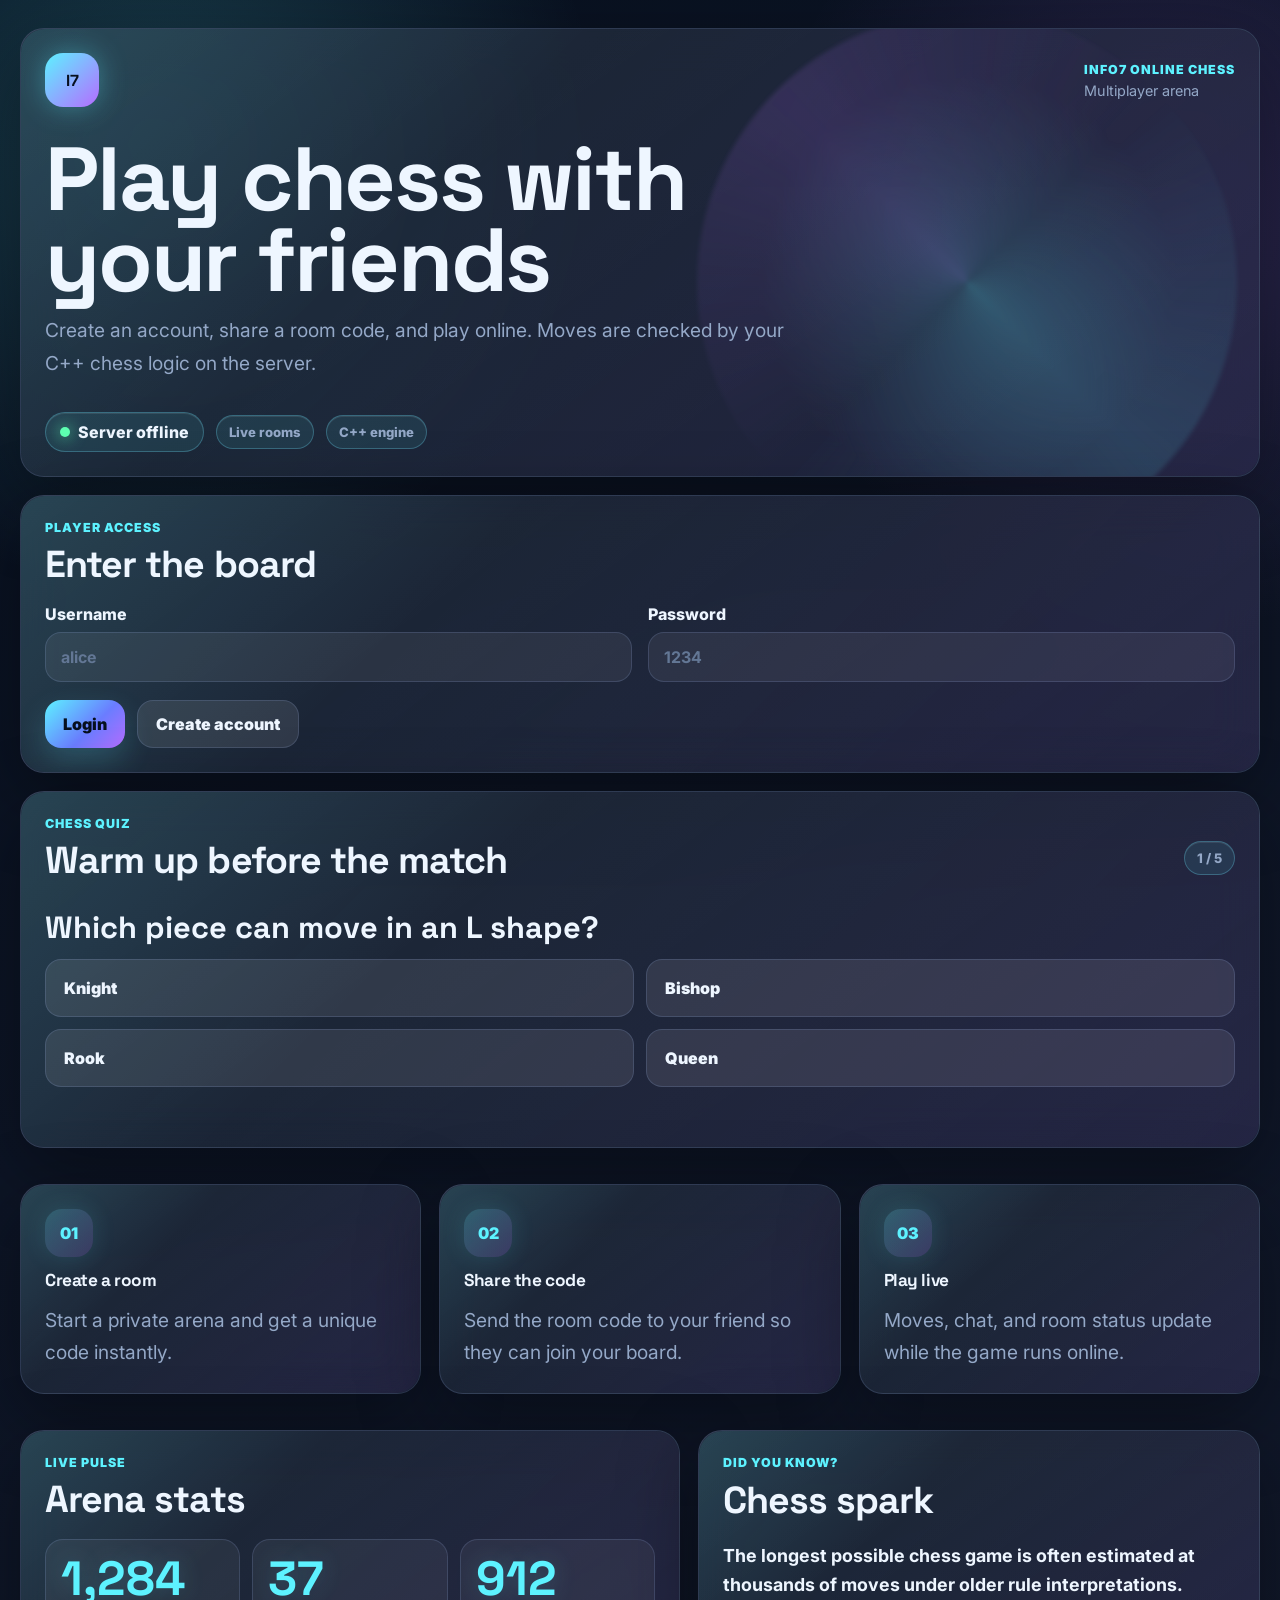
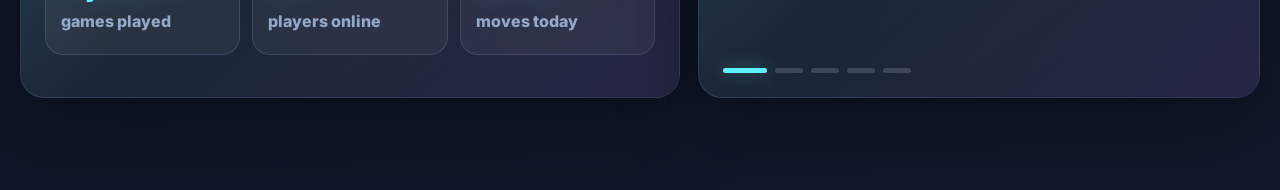
==== commit 0e5c92b3: "Enhance lobby and board rendering" ====
--- a/index.html
+++ b/index.html
@@ -72,6 +72,70 @@
         </div>
       </section>
 
+      <section class="lobby-extras" id="lobbyExtras">
+        <section class="panel quiz-panel reveal-on-scroll">
+          <div class="card-head">
+            <div>
+              <p class="eyebrow">Chess Quiz</p>
+              <h2>Warm up before the match</h2>
+            </div>
+            <span class="mini-label" id="quizProgress">1 / 5</span>
+          </div>
+          <div class="quiz-shell" id="quizShell">
+            <p class="quiz-question" id="quizQuestion">Loading question...</p>
+            <div class="quiz-options" id="quizOptions"></div>
+            <p class="quizFeedback" id="quizFeedback"></p>
+            <button class="secondary hidden" id="quizReplayBtn">Play again</button>
+          </div>
+        </section>
+
+        <section class="how-grid">
+          <article class="panel how-card reveal-on-scroll">
+            <span class="how-icon">01</span>
+            <h3>Create a room</h3>
+            <p class="muted">Start a private arena and get a unique code instantly.</p>
+          </article>
+          <article class="panel how-card reveal-on-scroll">
+            <span class="how-icon">02</span>
+            <h3>Share the code</h3>
+            <p class="muted">Send the room code to your friend so they can join your board.</p>
+          </article>
+          <article class="panel how-card reveal-on-scroll">
+            <span class="how-icon">03</span>
+            <h3>Play live</h3>
+            <p class="muted">Moves, chat, and room status update while the game runs online.</p>
+          </article>
+        </section>
+
+        <section class="lobby-grid">
+          <section class="panel stats-panel reveal-on-scroll">
+            <p class="eyebrow">Live pulse</p>
+            <h2>Arena stats</h2>
+            <div class="stats-grid">
+              <div>
+                <strong class="stat-number" data-count-target="1284">0</strong>
+                <span>games played</span>
+              </div>
+              <div>
+                <strong class="stat-number" data-count-target="37">0</strong>
+                <span>players online</span>
+              </div>
+              <div>
+                <strong class="stat-number" data-count-target="912">0</strong>
+                <span>moves today</span>
+              </div>
+            </div>
+          </section>
+
+          <section class="panel fact-panel reveal-on-scroll">
+            <p class="eyebrow">Did you know?</p>
+            <h2>Chess spark</h2>
+            <p class="fact-text" id="factText">Loading chess fact...</p>
+            <div class="fact-dots" id="factDots" aria-hidden="true"></div>
+          </section>
+        </section>
+      </section>
+
       <section class="game-layout hidden" id="gamePanel">
         <section class="panel board-panel reveal-card">
           <div class="topline game-topline">
--- a/styles.css
+++ b/styles.css
@@ -365,6 +365,12 @@
   transition: transform 0.2s var(--ease), box-shadow 0.2s var(--ease), filter 0.2s var(--ease);
 }
 
+button:disabled {
+  cursor: default;
+  opacity: 0.72;
+  transform: none;
+}
+
 button:hover,
 .button-link:hover {
   transform: translateY(-2px) scale(1.015);
@@ -442,12 +448,183 @@
   align-items: end;
 }
 
+.lobby-extras {
+  display: grid;
+  gap: 18px;
+}
+
+.lobby-grid,
+.how-grid {
+  display: grid;
+  gap: 18px;
+}
+
+.how-grid {
+  grid-template-columns: repeat(3, minmax(0, 1fr));
+}
+
+.lobby-grid {
+  grid-template-columns: minmax(0, 1.08fr) minmax(300px, 0.92fr);
+}
+
+.reveal-on-scroll {
+  opacity: 0;
+  transform: translateY(22px);
+  transition: opacity 0.55s var(--ease), transform 0.55s var(--ease);
+}
+
+.reveal-on-scroll.in-view {
+  opacity: 1;
+  transform: translateY(0);
+}
+
+.quiz-panel {
+  min-height: 300px;
+}
+
+.quiz-shell {
+  display: grid;
+  gap: 14px;
+}
+
+.quiz-question {
+  margin-bottom: 0;
+  color: var(--text);
+  font-family: "Space Grotesk", "Inter", sans-serif;
+  font-size: clamp(1.35rem, 2.4vw, 2.1rem);
+  font-weight: 800;
+  line-height: 1.15;
+}
+
+.quiz-options {
+  display: grid;
+  grid-template-columns: repeat(2, minmax(0, 1fr));
+  gap: 12px;
+}
+
+.quiz-option {
+  min-height: 58px;
+  justify-content: flex-start;
+  text-align: left;
+}
+
+.quiz-option.correct {
+  border-color: rgba(93, 255, 177, 0.65);
+  background: rgba(93, 255, 177, 0.18);
+  color: var(--success);
+}
+
+.quiz-option.wrong {
+  border-color: rgba(255, 92, 122, 0.58);
+  background: rgba(255, 92, 122, 0.16);
+  color: var(--danger);
+}
+
+.quizFeedback {
+  min-height: 22px;
+  margin-bottom: 0;
+  color: var(--gold);
+  font-weight: 900;
+}
+
+.how-card {
+  min-height: 210px;
+  display: grid;
+  align-content: space-between;
+}
+
+.how-icon {
+  display: grid;
+  place-items: center;
+  width: 48px;
+  height: 48px;
+  border-radius: 17px;
+  background: linear-gradient(135deg, rgba(93, 242, 255, 0.2), rgba(181, 108, 255, 0.18));
+  color: var(--primary);
+  font-weight: 900;
+  box-shadow: 0 0 24px rgba(93, 242, 255, 0.13);
+}
+
+.stats-grid {
+  display: grid;
+  grid-template-columns: repeat(3, minmax(0, 1fr));
+  gap: 12px;
+}
+
+.stats-grid div {
+  min-height: 116px;
+  padding: 15px;
+  border: 1px solid var(--line);
+  border-radius: 18px;
+  background: rgba(255, 255, 255, 0.055);
+}
+
+.stat-number {
+  display: block;
+  color: var(--primary);
+  font-family: "Space Grotesk", "Inter", sans-serif;
+  font-size: clamp(2rem, 4vw, 3rem);
+  line-height: 1;
+  text-shadow: 0 0 24px rgba(93, 242, 255, 0.2);
+}
+
+.stats-grid span {
+  display: block;
+  margin-top: 8px;
+  color: var(--muted);
+  font-weight: 800;
+}
+
+.fact-panel {
+  display: grid;
+  align-content: space-between;
+  min-height: 268px;
+}
+
+.fact-text {
+  min-height: 108px;
+  margin-bottom: 18px;
+  color: var(--text);
+  font-size: 1.12rem;
+  font-weight: 700;
+  line-height: 1.65;
+  opacity: 0;
+  transform: translateY(8px);
+  transition: opacity 0.25s var(--ease), transform 0.25s var(--ease);
+}
+
+.fact-text.fact-visible {
+  opacity: 1;
+  transform: translateY(0);
+}
+
+.fact-dots {
+  display: flex;
+  gap: 8px;
+}
+
+.fact-dots span {
+  width: 28px;
+  height: 5px;
+  border-radius: 999px;
+  background: rgba(255, 255, 255, 0.15);
+  transition: width 0.25s var(--ease), background 0.25s var(--ease), box-shadow 0.25s var(--ease);
+}
+
+.fact-dots span.active {
+  width: 44px;
+  background: var(--primary);
+  box-shadow: 0 0 18px rgba(93, 242, 255, 0.38);
+}
+
 .board-panel {
   min-height: calc(100vh - 56px);
+  min-width: 0;
 }
 
 .board-wrap {
-  width: min(78vh, 100%);
+  width: min(78vh, calc(100vw - 80px), 100%);
+  max-width: 100%;
   margin: 0 auto;
   padding: clamp(10px, 1.4vw, 18px);
   border-radius: 30px;
@@ -590,6 +767,15 @@
   animation: pieceIn 0.28s var(--ease) both;
 }
 
+.piece-moved {
+  animation: pieceMove 0.24s var(--ease) both;
+}
+
+.piece-exit {
+  opacity: 0;
+  transform: scale(0.72);
+}
+
 .black-piece {
   color: #07101e;
   text-shadow:
@@ -950,6 +1136,17 @@
   }
 }
 
+@keyframes pieceMove {
+  from {
+    opacity: 0.72;
+    transform: scale(0.82) translateY(8%);
+  }
+  to {
+    opacity: 1;
+    transform: scale(1) translateY(0);
+  }
+}
+
 @keyframes slideIn {
   from {
     opacity: 0;
@@ -1006,6 +1203,11 @@
     grid-template-columns: 1fr;
   }
 
+  .lobby-grid,
+  .how-grid {
+    grid-template-columns: 1fr;
+  }
+
   .board-panel {
     min-height: auto;
   }
@@ -1015,11 +1217,17 @@
   }
 
   .board-wrap {
-    width: min(86vh, 100%);
+    width: min(90vw, 86vh);
   }
 }
 
 @media (max-width: 760px) {
+  html,
+  body {
+    max-width: 100%;
+    overflow-x: hidden;
+  }
+
   .app,
   .game-view .app {
     width: min(100% - 18px, 100%);
@@ -1033,6 +1241,11 @@
 
   .hero {
     min-height: 310px;
+  }
+
+  .quiz-options,
+  .stats-grid {
+    grid-template-columns: 1fr;
   }
 
   .two {
@@ -1057,6 +1270,8 @@
   }
 
   .board-wrap {
+    width: min(90vw, 90vh);
+    max-width: calc(100vw - 18px);
     padding: 7px;
     border-radius: 20px;
   }
@@ -1066,7 +1281,7 @@
   }
 
   .piece {
-    font-size: clamp(1.65rem, 10.6vw, 3.4rem);
+    font-size: clamp(1.45rem, 10vmin, 3.2rem);
   }
 
   .chat-input-row,
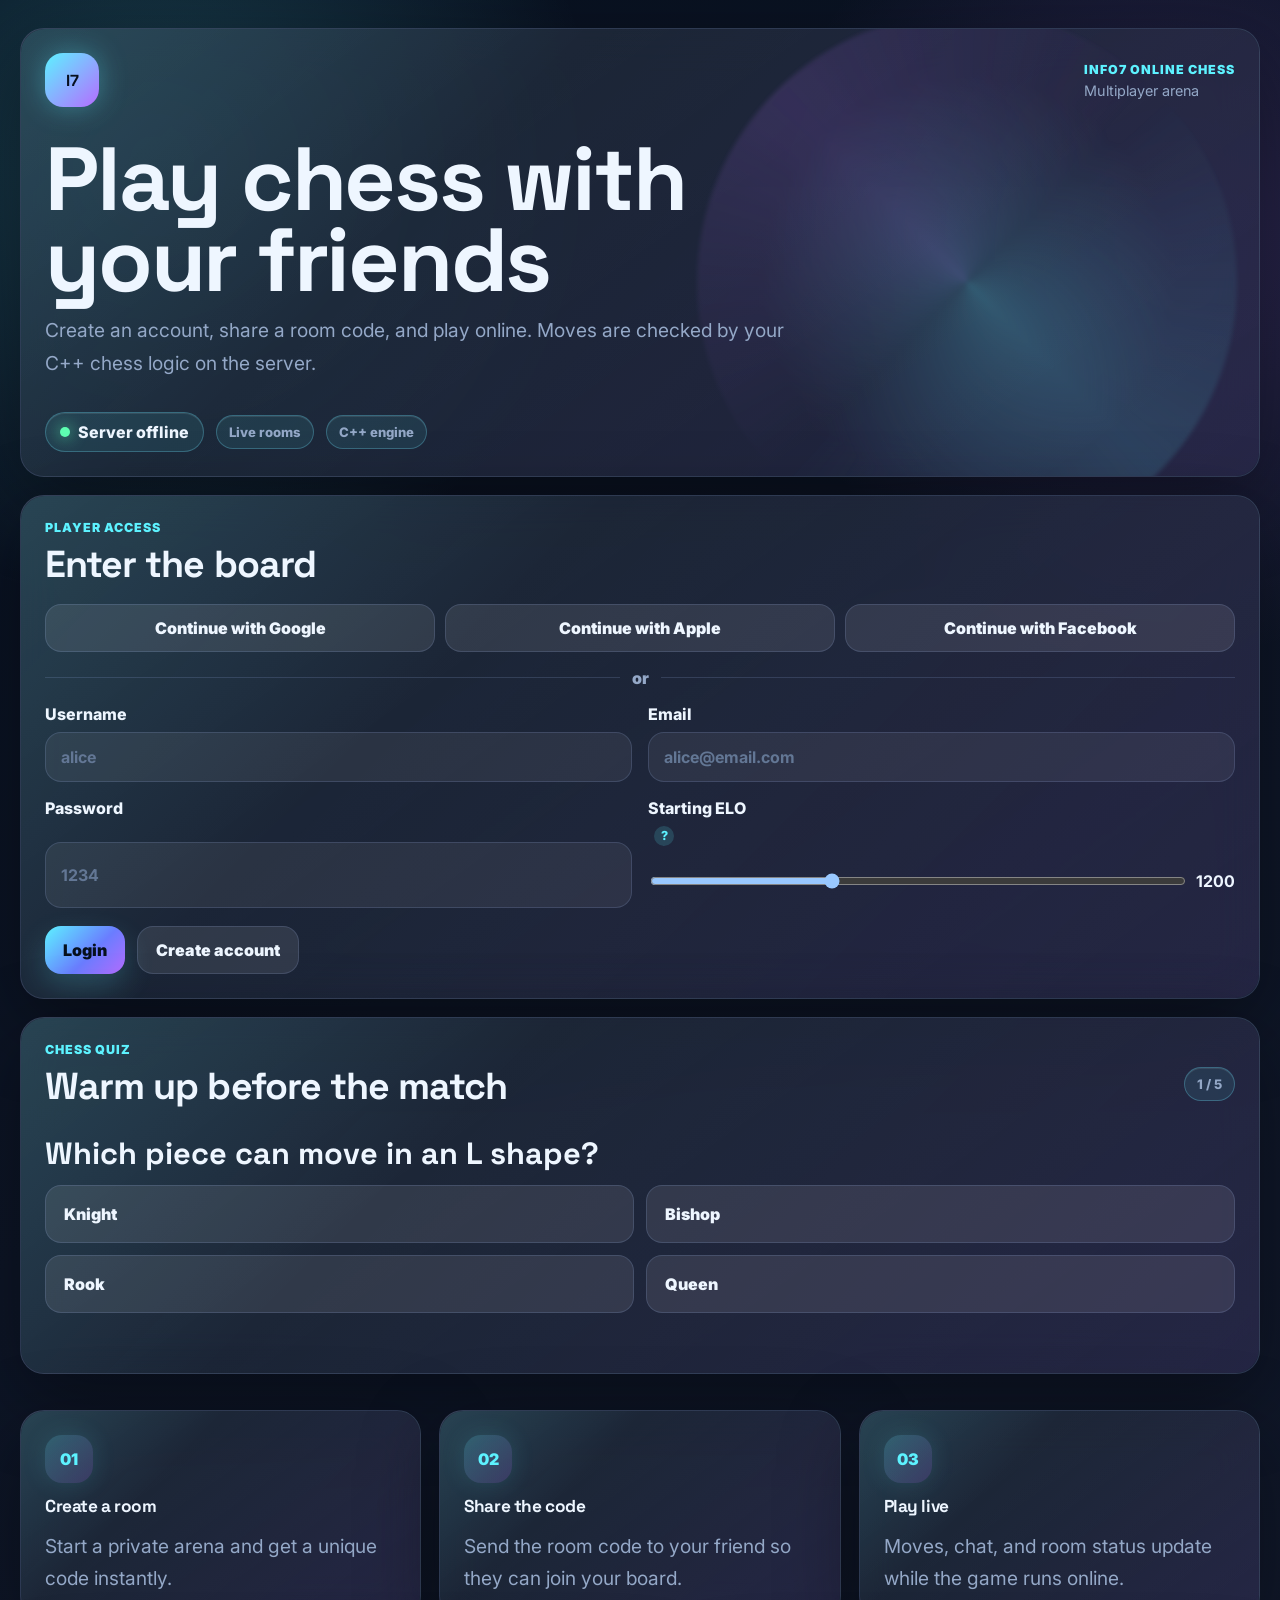
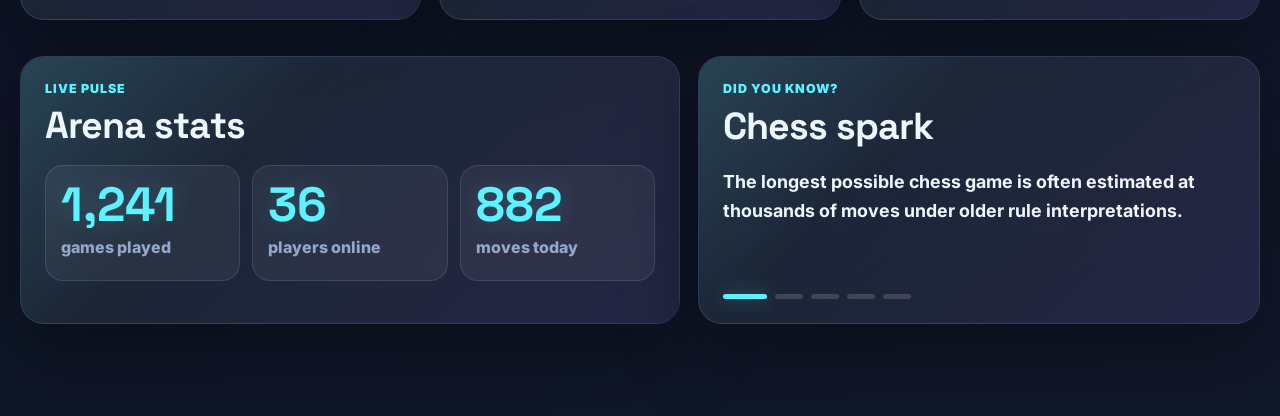
==== commit d731b4b7: "Add persistent accounts elo quiz and security" ====
--- a/index.html
+++ b/index.html
@@ -36,14 +36,31 @@
       <section class="panel auth-panel reveal-card" id="authPanel">
         <p class="eyebrow">Player access</p>
         <h2>Enter the board</h2>
+        <div class="social-login">
+          <button class="secondary social-btn" data-provider="google">Continue with Google</button>
+          <button class="secondary social-btn" data-provider="apple">Continue with Apple</button>
+          <button class="secondary social-btn" data-provider="facebook">Continue with Facebook</button>
+        </div>
+        <div class="divider"><span>or</span></div>
         <div class="grid two">
           <label>
             Username
             <input id="username" autocomplete="username" placeholder="alice">
           </label>
           <label>
+            Email
+            <input id="email" type="email" autocomplete="email" placeholder="alice@email.com">
+          </label>
+          <label>
             Password
             <input id="password" type="password" autocomplete="current-password" placeholder="1234">
+          </label>
+          <label>
+            Starting ELO <span class="elo-help" title="ELO estimates your chess strength. 1200 is a friendly beginner/intermediate starting point.">?</span>
+            <span class="elo-row">
+              <input id="eloInput" type="range" min="400" max="2800" step="50" value="1200">
+              <strong id="eloValue">1200</strong>
+            </span>
           </label>
         </div>
         <div class="actions">
@@ -57,6 +74,7 @@
           <div>
             <p class="eyebrow">Logged in</p>
             <h2 id="playerName">Player</h2>
+            <p class="profile-line" id="profileLine">ELO: -</p>
           </div>
           <button class="secondary" id="logoutBtn">Logout</button>
         </div>
@@ -70,6 +88,23 @@
             </span>
           </label>
         </div>
+      </section>
+
+      <section class="panel profile-panel hidden reveal-card" id="profilePanel">
+        <div class="card-head">
+          <div>
+            <p class="eyebrow">Profile</p>
+            <h2>Your chess identity</h2>
+          </div>
+          <span class="elo-chip" id="profileElo">ELO -</span>
+        </div>
+        <div class="profile-stats">
+          <span id="profileRecord">0W / 0L / 0D</span>
+          <span id="profileQuiz">Quiz level 1</span>
+          <span id="profileGames">0 games</span>
+        </div>
+        <h3>Recent games</h3>
+        <ol class="history-list" id="historyList"></ol>
       </section>
 
       <section class="lobby-extras" id="lobbyExtras">
@@ -206,6 +241,25 @@
 
       <p class="message" id="message"></p>
     </main>
+
+    <section class="quiz-modal hidden" id="quizModal" aria-modal="true" role="dialog">
+      <div class="quiz-modal-card panel">
+        <div class="card-head">
+          <div>
+            <p class="eyebrow">Training path</p>
+            <h2 id="levelQuizTitle">Level 1 Quiz</h2>
+          </div>
+          <button class="secondary" id="skipQuizBtn">Skip</button>
+        </div>
+        <div class="level-progress">
+          <span id="levelProgressText">Question 1</span>
+          <div><i id="levelProgressBar"></i></div>
+        </div>
+        <p class="quiz-question" id="levelQuizQuestion">Loading...</p>
+        <div class="quiz-options" id="levelQuizOptions"></div>
+        <p class="quizFeedback" id="levelQuizFeedback"></p>
+      </div>
+    </section>
     <script src="app.js"></script>
   </body>
 </html>
--- a/styles.css
+++ b/styles.css
@@ -448,6 +448,146 @@
   align-items: end;
 }
 
+.social-login {
+  display: grid;
+  grid-template-columns: repeat(3, minmax(0, 1fr));
+  gap: 10px;
+  margin-bottom: 16px;
+}
+
+.divider {
+  display: flex;
+  align-items: center;
+  gap: 12px;
+  margin: 8px 0 16px;
+  color: var(--muted);
+  font-weight: 900;
+}
+
+.divider::before,
+.divider::after {
+  content: "";
+  height: 1px;
+  flex: 1;
+  background: var(--line);
+}
+
+.elo-row {
+  display: grid;
+  grid-template-columns: 1fr auto;
+  align-items: center;
+  gap: 12px;
+}
+
+.elo-row input {
+  padding: 0;
+}
+
+.elo-help {
+  display: inline-grid;
+  place-items: center;
+  width: 20px;
+  height: 20px;
+  margin-left: 6px;
+  border-radius: 999px;
+  background: rgba(93, 242, 255, 0.16);
+  color: var(--primary);
+  cursor: help;
+  font-size: 0.78rem;
+}
+
+.profile-line {
+  margin: 0;
+  color: var(--muted);
+  font-weight: 800;
+}
+
+.profile-stats {
+  display: grid;
+  grid-template-columns: repeat(3, minmax(0, 1fr));
+  gap: 12px;
+  margin-bottom: 18px;
+}
+
+.profile-stats span,
+.elo-chip {
+  padding: 12px 14px;
+  border: 1px solid var(--line);
+  border-radius: 16px;
+  background: rgba(255, 255, 255, 0.055);
+  color: var(--text);
+  font-weight: 900;
+}
+
+.elo-chip {
+  color: var(--primary);
+}
+
+.history-list {
+  display: grid;
+  gap: 8px;
+  margin: 0;
+  padding: 0;
+  list-style: none;
+}
+
+.history-list li {
+  padding: 10px 12px;
+  border: 1px solid var(--line);
+  border-radius: 14px;
+  background: rgba(255, 255, 255, 0.045);
+  font-weight: 800;
+}
+
+.history-list .elo-up {
+  color: var(--success);
+}
+
+.history-list .elo-down {
+  color: var(--danger);
+}
+
+.quiz-modal {
+  position: fixed;
+  inset: 0;
+  z-index: 50;
+  display: grid;
+  place-items: center;
+  padding: 18px;
+  background: rgba(3, 8, 16, 0.72);
+  backdrop-filter: blur(16px);
+}
+
+.quiz-modal-card {
+  width: min(760px, 100%);
+  max-height: min(90vh, 820px);
+  overflow: auto;
+}
+
+.level-progress {
+  display: grid;
+  gap: 8px;
+  margin-bottom: 18px;
+  color: var(--muted);
+  font-weight: 900;
+}
+
+.level-progress div {
+  height: 10px;
+  overflow: hidden;
+  border-radius: 999px;
+  background: rgba(255, 255, 255, 0.09);
+}
+
+.level-progress i {
+  display: block;
+  width: 0;
+  height: 100%;
+  border-radius: inherit;
+  background: linear-gradient(135deg, var(--primary), var(--violet));
+  transition: width 0.25s var(--ease);
+}
+
 .lobby-extras {
   display: grid;
   gap: 18px;
@@ -1244,7 +1384,9 @@
   }
 
   .quiz-options,
-  .stats-grid {
+  .stats-grid,
+  .social-login,
+  .profile-stats {
     grid-template-columns: 1fr;
   }
 
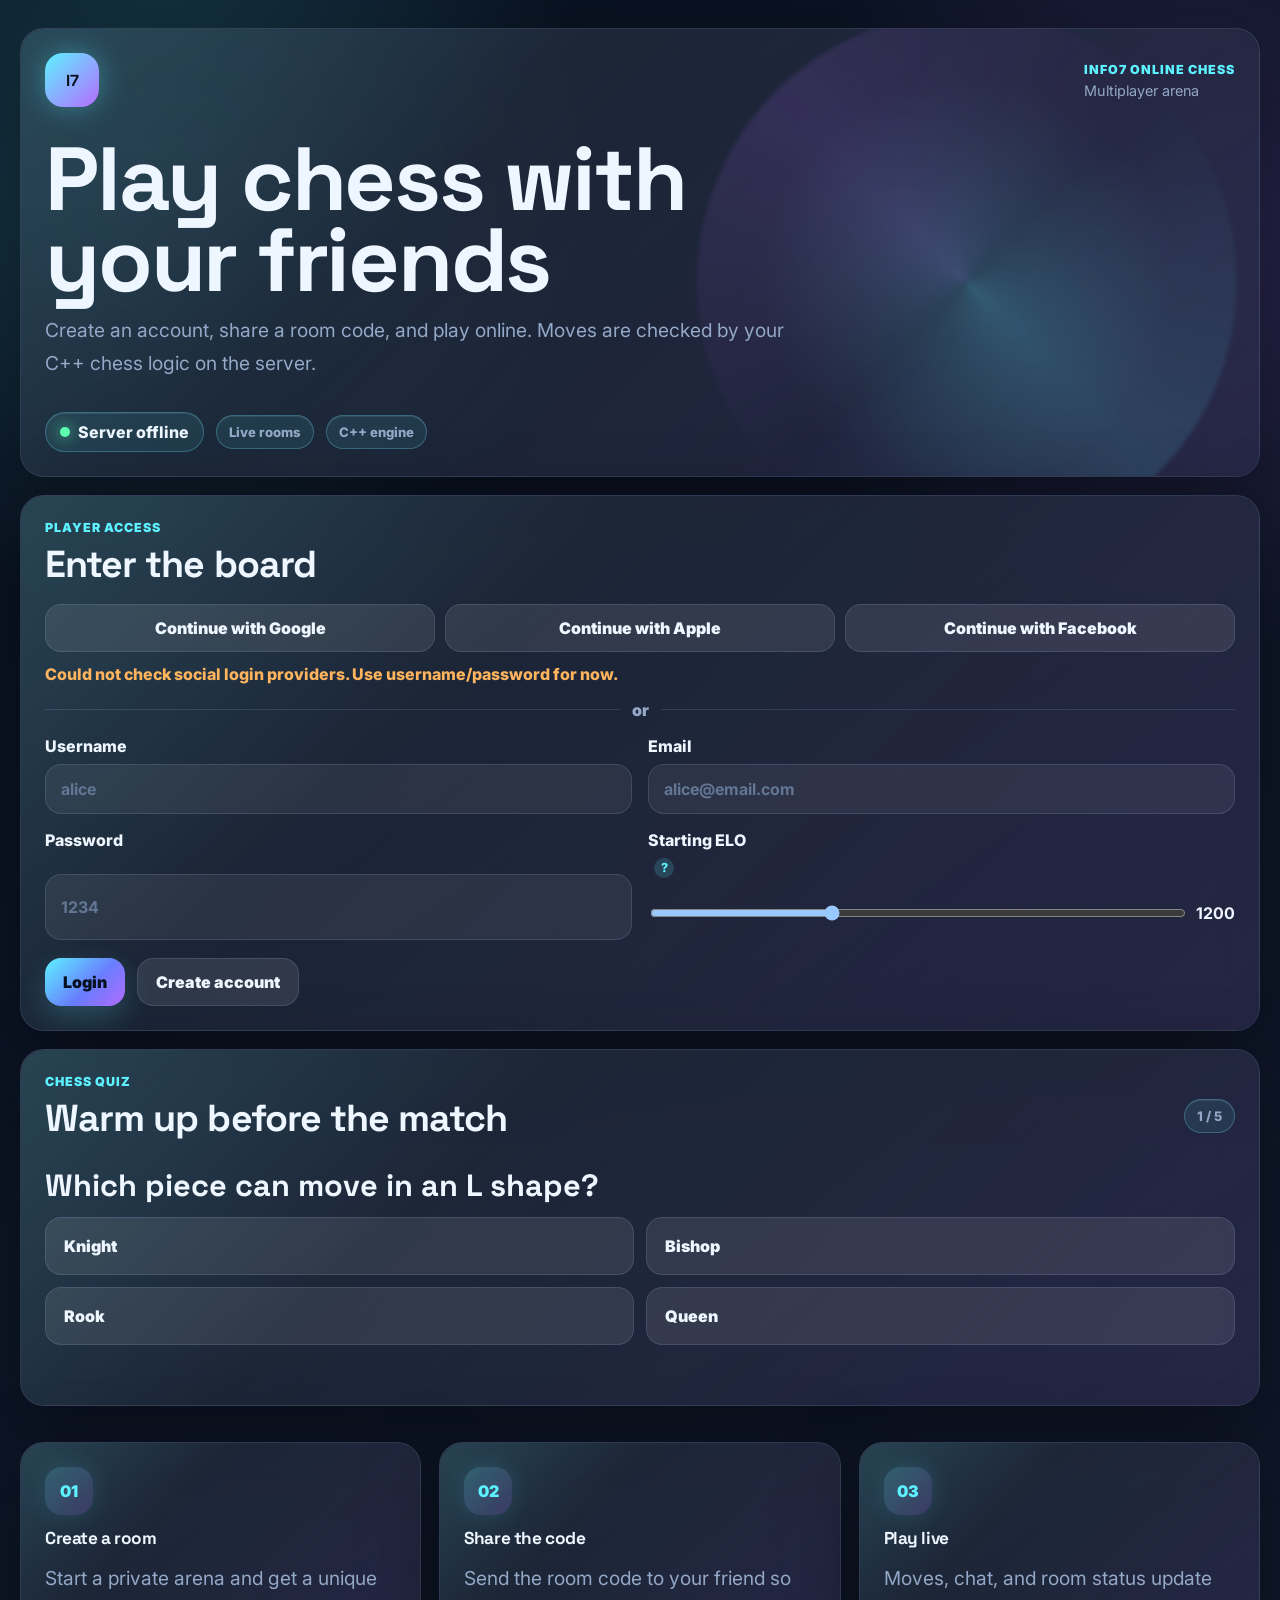
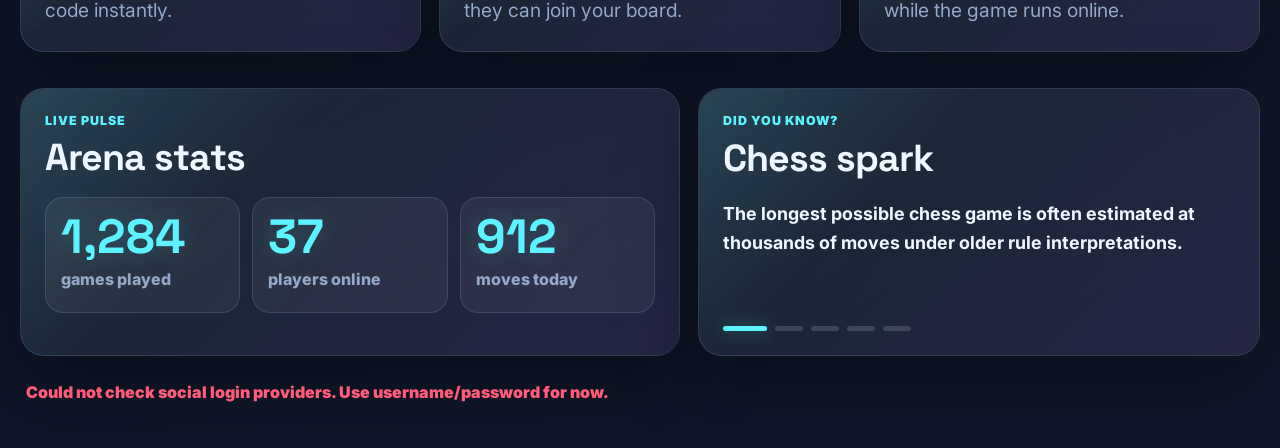
==== commit 280f900b: "Show social login configuration feedback" ====
--- a/index.html
+++ b/index.html
@@ -41,6 +41,7 @@
           <button class="secondary social-btn" data-provider="apple">Continue with Apple</button>
           <button class="secondary social-btn" data-provider="facebook">Continue with Facebook</button>
         </div>
+        <p class="social-feedback" id="socialFeedback"></p>
         <div class="divider"><span>or</span></div>
         <div class="grid two">
           <label>
--- a/styles.css
+++ b/styles.css
@@ -455,6 +455,26 @@
   margin-bottom: 16px;
 }
 
+.social-btn.provider-missing {
+  opacity: 0.68;
+  border-style: dashed;
+}
+
+.social-feedback {
+  min-height: 22px;
+  margin: -4px 0 14px;
+  color: var(--muted);
+  font-weight: 800;
+}
+
+.social-feedback.error {
+  color: var(--warning);
+}
+
+.social-feedback.ok {
+  color: var(--success);
+}
+
 .divider {
   display: flex;
   align-items: center;
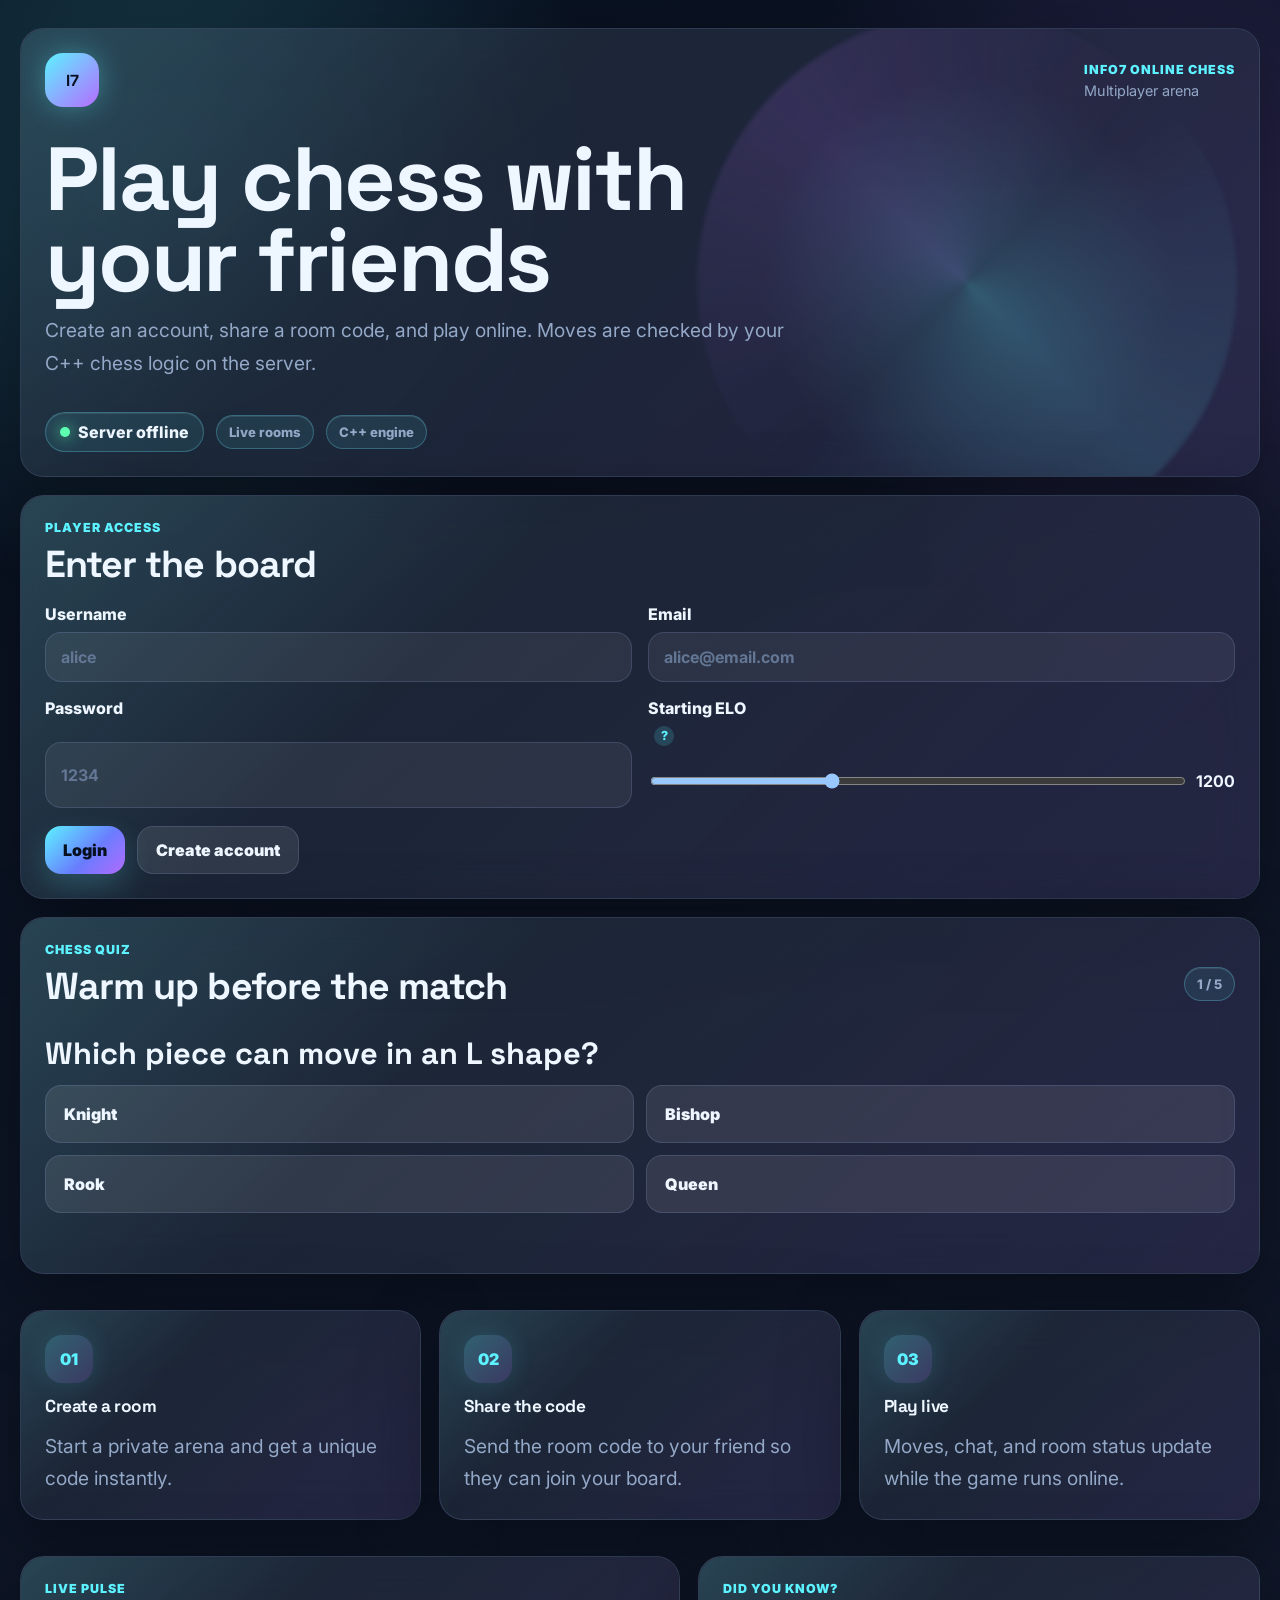
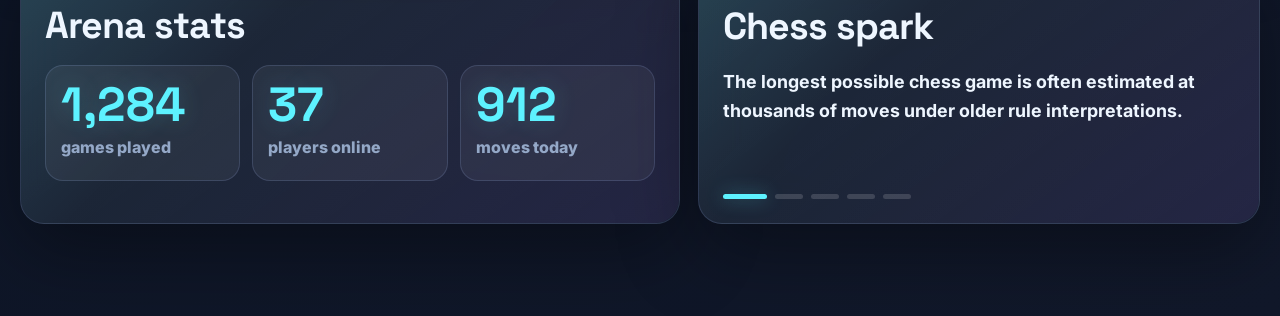
==== commit f86b9b28: "Replace social login with 2fa" ====
--- a/index.html
+++ b/index.html
@@ -36,13 +36,6 @@
       <section class="panel auth-panel reveal-card" id="authPanel">
         <p class="eyebrow">Player access</p>
         <h2>Enter the board</h2>
-        <div class="social-login">
-          <button class="secondary social-btn" data-provider="google">Continue with Google</button>
-          <button class="secondary social-btn" data-provider="apple">Continue with Apple</button>
-          <button class="secondary social-btn" data-provider="facebook">Continue with Facebook</button>
-        </div>
-        <p class="social-feedback" id="socialFeedback"></p>
-        <div class="divider"><span>or</span></div>
         <div class="grid two">
           <label>
             Username
@@ -68,6 +61,14 @@
           <button id="loginBtn">Login</button>
           <button class="secondary" id="registerBtn">Create account</button>
         </div>
+        <div class="twofa-login hidden" id="twofaLoginPanel">
+          <p class="eyebrow">Two-factor required</p>
+          <label>
+            Authenticator code
+            <input id="twofaLoginCode" inputmode="numeric" maxlength="6" placeholder="123456">
+          </label>
+          <button id="twofaLoginBtn">Verify 2FA</button>
+        </div>
       </section>
 
       <section class="panel room-panel hidden reveal-card" id="roomPanel">
@@ -103,6 +104,22 @@
           <span id="profileRecord">0W / 0L / 0D</span>
           <span id="profileQuiz">Quiz level 1</span>
           <span id="profileGames">0 games</span>
+        </div>
+        <div class="twofa-card">
+          <div>
+            <h3>Two-factor authentication</h3>
+            <p class="muted" id="twofaStatus">2FA status: off</p>
+          </div>
+          <div class="twofa-actions">
+            <button class="secondary" id="setup2faBtn">Set up 2FA</button>
+            <button class="secondary" id="disable2faBtn">Disable 2FA</button>
+          </div>
+          <div class="twofa-setup hidden" id="twofaSetupPanel">
+            <p class="muted">Add this manual key to Google Authenticator, Authy, or Microsoft Authenticator, then enter the 6-digit code.</p>
+            <code id="twofaSecretText">-</code>
+            <input id="twofaEnableCode" inputmode="numeric" maxlength="6" placeholder="Code from app">
+            <button id="enable2faBtn">Enable 2FA</button>
+          </div>
         </div>
         <h3>Recent games</h3>
         <ol class="history-list" id="historyList"></ol>
--- a/styles.css
+++ b/styles.css
@@ -448,50 +448,6 @@
   align-items: end;
 }
 
-.social-login {
-  display: grid;
-  grid-template-columns: repeat(3, minmax(0, 1fr));
-  gap: 10px;
-  margin-bottom: 16px;
-}
-
-.social-btn.provider-missing {
-  opacity: 0.68;
-  border-style: dashed;
-}
-
-.social-feedback {
-  min-height: 22px;
-  margin: -4px 0 14px;
-  color: var(--muted);
-  font-weight: 800;
-}
-
-.social-feedback.error {
-  color: var(--warning);
-}
-
-.social-feedback.ok {
-  color: var(--success);
-}
-
-.divider {
-  display: flex;
-  align-items: center;
-  gap: 12px;
-  margin: 8px 0 16px;
-  color: var(--muted);
-  font-weight: 900;
-}
-
-.divider::before,
-.divider::after {
-  content: "";
-  height: 1px;
-  flex: 1;
-  background: var(--line);
-}
-
 .elo-row {
   display: grid;
   grid-template-columns: 1fr auto;
@@ -565,6 +521,35 @@
 
 .history-list .elo-down {
   color: var(--danger);
+}
+
+.twofa-login,
+.twofa-card,
+.twofa-setup {
+  display: grid;
+  gap: 12px;
+  margin-top: 16px;
+  padding: 14px;
+  border: 1px solid var(--line);
+  border-radius: 18px;
+  background: rgba(255, 255, 255, 0.055);
+}
+
+.twofa-actions {
+  display: flex;
+  flex-wrap: wrap;
+  gap: 10px;
+}
+
+.twofa-setup code {
+  display: block;
+  padding: 12px;
+  border: 1px solid var(--line);
+  border-radius: 14px;
+  background: rgba(0, 0, 0, 0.24);
+  color: var(--primary);
+  font-weight: 900;
+  overflow-wrap: anywhere;
 }
 
 .quiz-modal {
@@ -1405,7 +1390,6 @@
 
   .quiz-options,
   .stats-grid,
-  .social-login,
   .profile-stats {
     grid-template-columns: 1fr;
   }
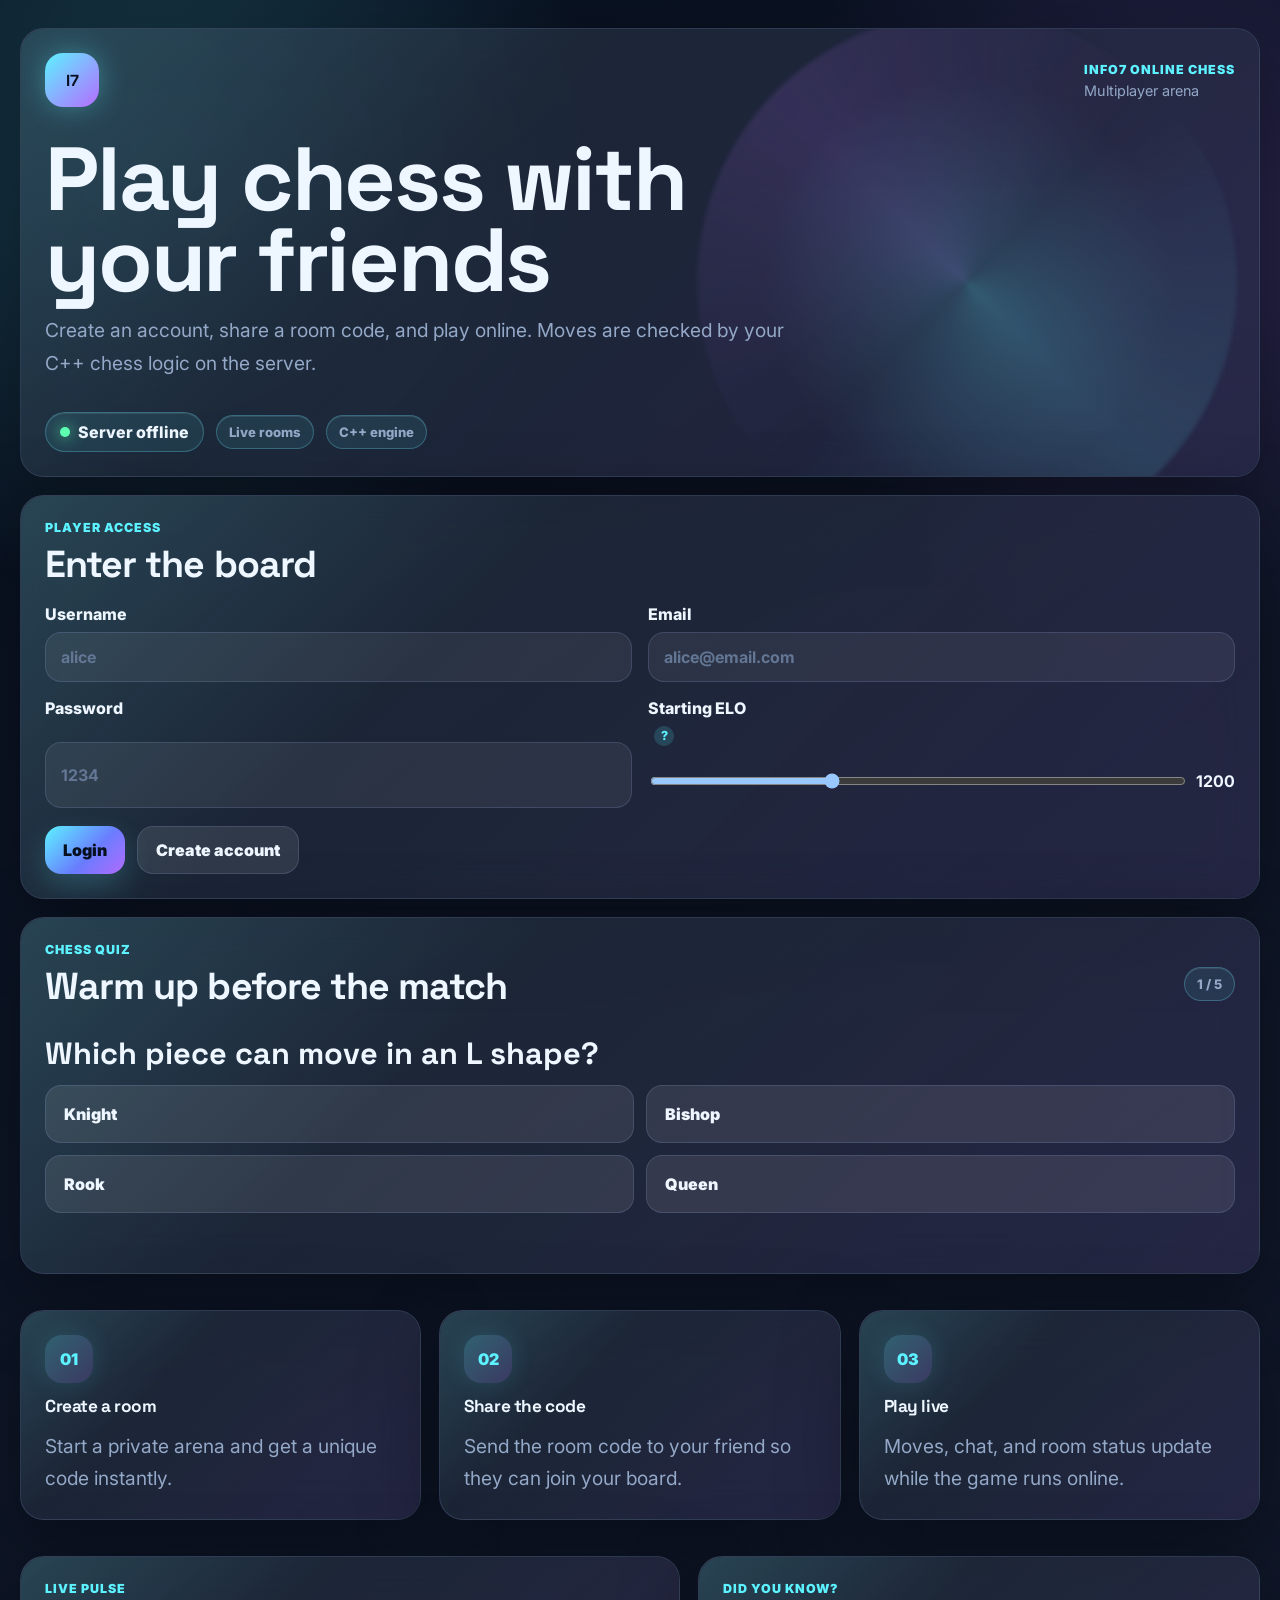
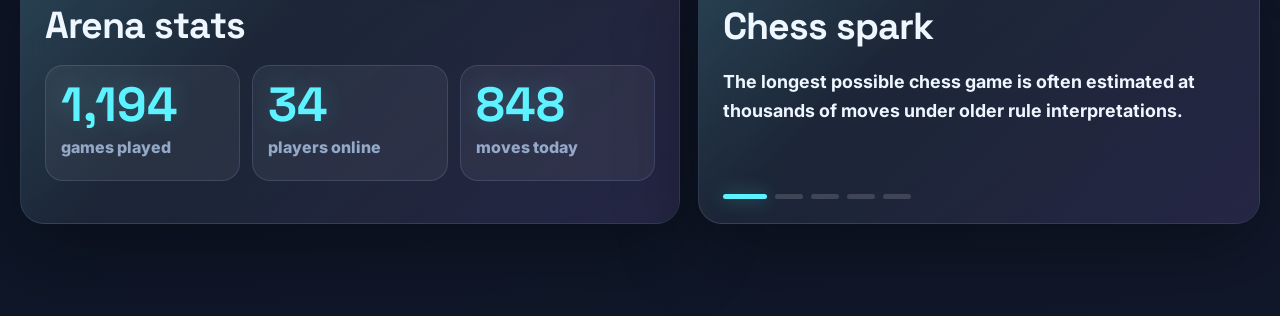
==== commit 427a7500: "Add random online matchmaking" ====
--- a/index.html
+++ b/index.html
@@ -61,14 +61,6 @@
           <button id="loginBtn">Login</button>
           <button class="secondary" id="registerBtn">Create account</button>
         </div>
-        <div class="twofa-login hidden" id="twofaLoginPanel">
-          <p class="eyebrow">Two-factor required</p>
-          <label>
-            Authenticator code
-            <input id="twofaLoginCode" inputmode="numeric" maxlength="6" placeholder="123456">
-          </label>
-          <button id="twofaLoginBtn">Verify 2FA</button>
-        </div>
       </section>
 
       <section class="panel room-panel hidden reveal-card" id="roomPanel">
@@ -79,6 +71,14 @@
             <p class="profile-line" id="profileLine">ELO: -</p>
           </div>
           <button class="secondary" id="logoutBtn">Logout</button>
+        </div>
+        <div class="quick-play-card">
+          <div>
+            <p class="eyebrow">Fast match</p>
+            <h3>Play online now</h3>
+            <p class="muted">Join the first waiting player, or start a public match instantly.</p>
+          </div>
+          <button id="playOnlineBtn">Play online</button>
         </div>
         <div class="grid two">
           <button id="createRoomBtn">Create room</button>
@@ -104,22 +104,6 @@
           <span id="profileRecord">0W / 0L / 0D</span>
           <span id="profileQuiz">Quiz level 1</span>
           <span id="profileGames">0 games</span>
-        </div>
-        <div class="twofa-card">
-          <div>
-            <h3>Two-factor authentication</h3>
-            <p class="muted" id="twofaStatus">2FA status: off</p>
-          </div>
-          <div class="twofa-actions">
-            <button class="secondary" id="setup2faBtn">Set up 2FA</button>
-            <button class="secondary" id="disable2faBtn">Disable 2FA</button>
-          </div>
-          <div class="twofa-setup hidden" id="twofaSetupPanel">
-            <p class="muted">Add this manual key to Google Authenticator, Authy, or Microsoft Authenticator, then enter the 6-digit code.</p>
-            <code id="twofaSecretText">-</code>
-            <input id="twofaEnableCode" inputmode="numeric" maxlength="6" placeholder="Code from app">
-            <button id="enable2faBtn">Enable 2FA</button>
-          </div>
         </div>
         <h3>Recent games</h3>
         <ol class="history-list" id="historyList"></ol>
--- a/styles.css
+++ b/styles.css
@@ -523,33 +523,30 @@
   color: var(--danger);
 }
 
-.twofa-login,
-.twofa-card,
-.twofa-setup {
-  display: grid;
-  gap: 12px;
-  margin-top: 16px;
-  padding: 14px;
-  border: 1px solid var(--line);
-  border-radius: 18px;
-  background: rgba(255, 255, 255, 0.055);
-}
-
-.twofa-actions {
-  display: flex;
-  flex-wrap: wrap;
-  gap: 10px;
-}
-
-.twofa-setup code {
-  display: block;
-  padding: 12px;
-  border: 1px solid var(--line);
-  border-radius: 14px;
-  background: rgba(0, 0, 0, 0.24);
-  color: var(--primary);
-  font-weight: 900;
-  overflow-wrap: anywhere;
+.quick-play-card {
+  display: grid;
+  grid-template-columns: 1fr auto;
+  gap: 16px;
+  align-items: center;
+  margin-bottom: 18px;
+  padding: 18px;
+  border: 1px solid var(--line-strong);
+  border-radius: 20px;
+  background:
+    radial-gradient(circle at top right, rgba(93, 242, 255, 0.18), transparent 46%),
+    rgba(255, 255, 255, 0.065);
+  box-shadow: 0 0 34px rgba(93, 242, 255, 0.12);
+}
+
+.quick-play-card h3,
+.quick-play-card p {
+  margin-bottom: 0;
+}
+
+#playOnlineBtn {
+  min-width: 180px;
+  min-height: 62px;
+  font-size: 1.05rem;
 }
 
 .quiz-modal {
@@ -1388,6 +1385,10 @@
     min-height: 310px;
   }
 
+  .quick-play-card {
+    grid-template-columns: 1fr;
+  }
+
   .quiz-options,
   .stats-grid,
   .profile-stats {
@@ -1400,13 +1401,15 @@
 
   .topline,
   .game-actions,
-  .hero-meta {
+  .hero-meta,
+  .quick-play-card {
     align-items: stretch;
     flex-direction: column;
   }
 
   .game-actions,
   .game-actions button,
+  #playOnlineBtn,
   .join-row button {
     width: 100%;
   }
